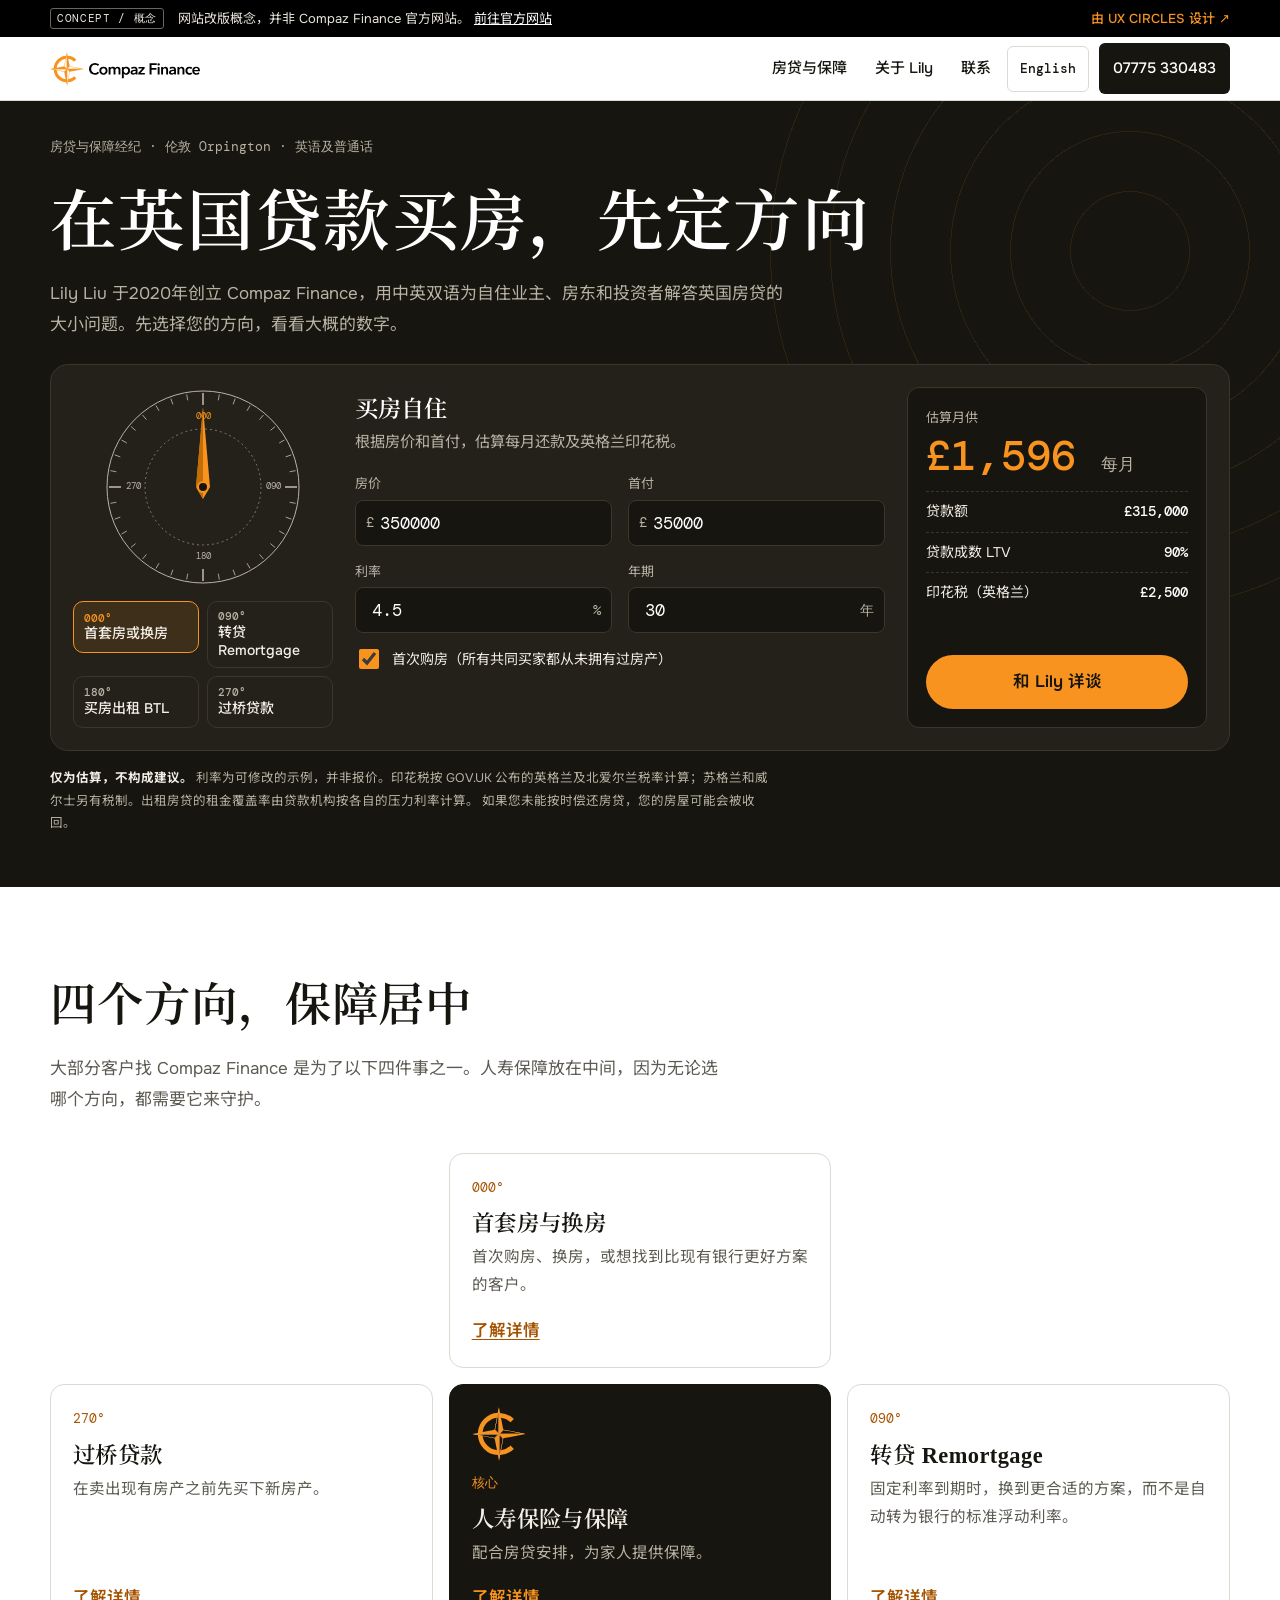
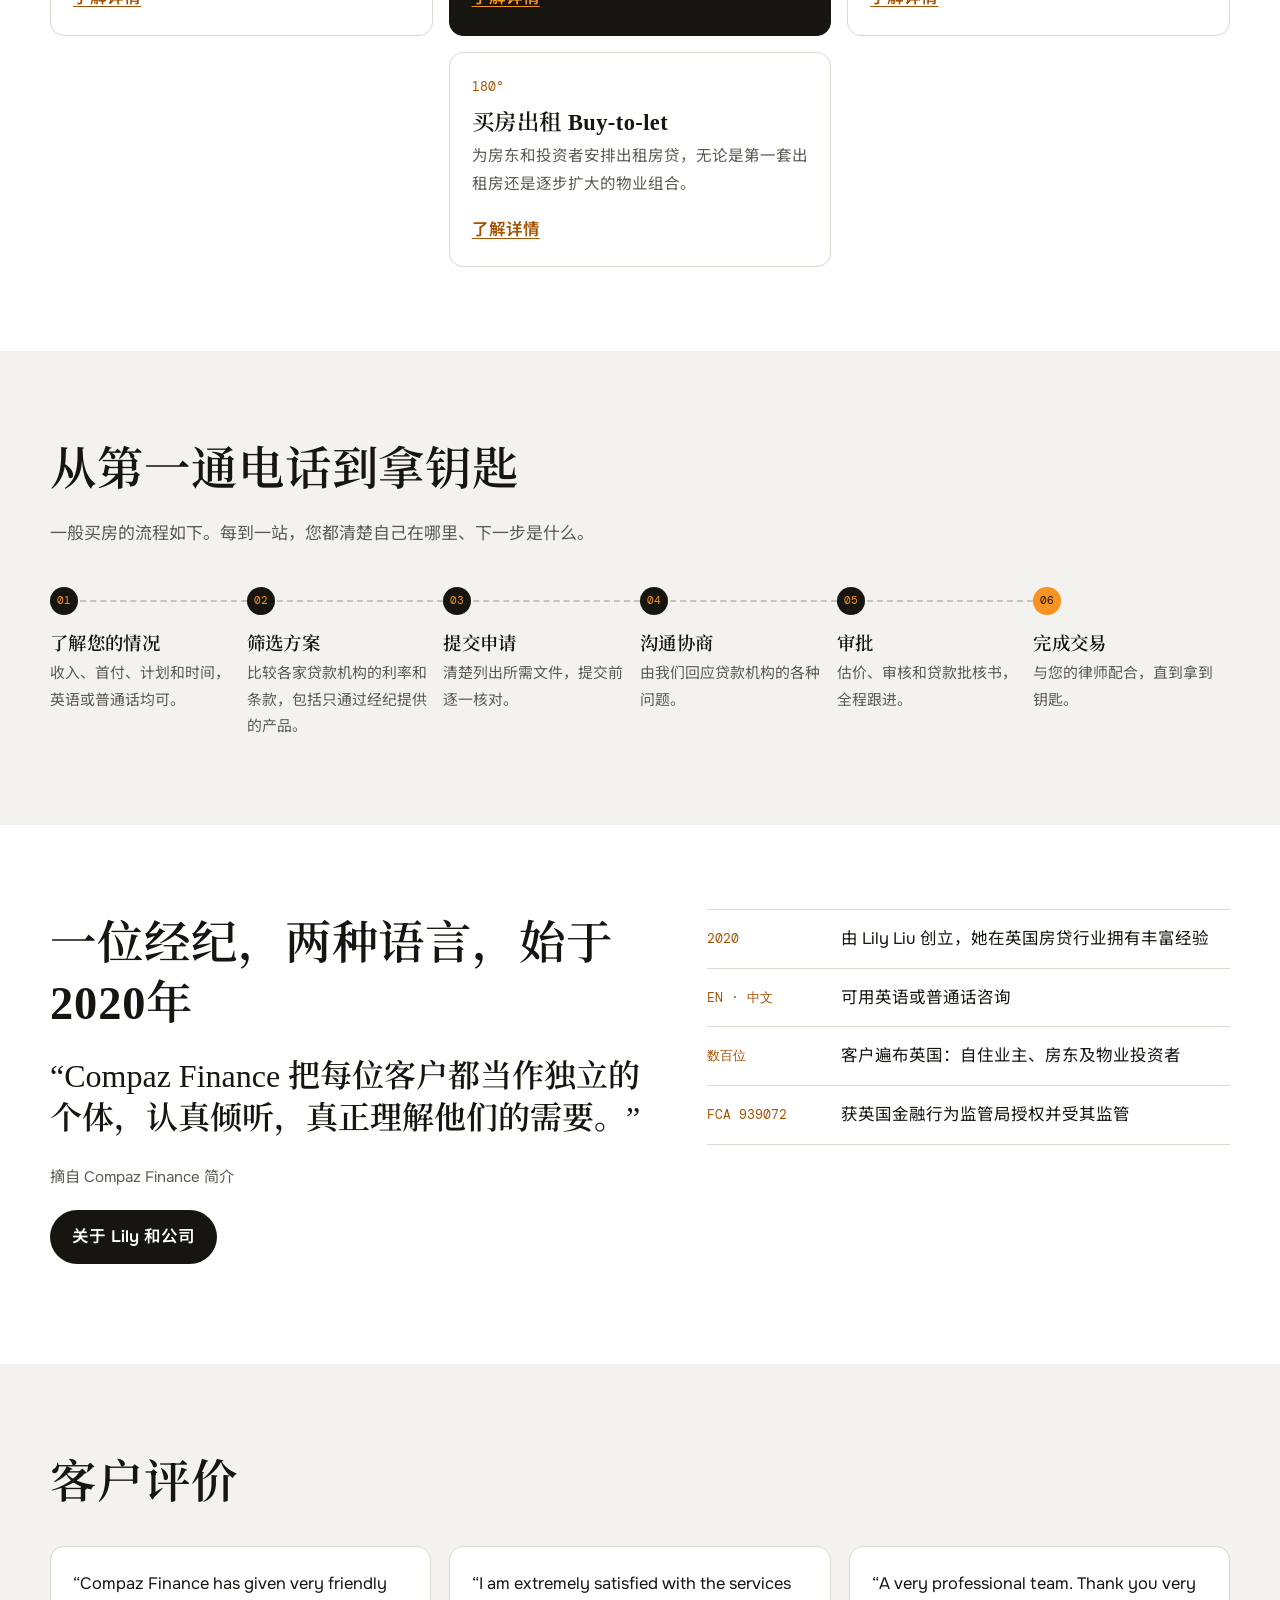
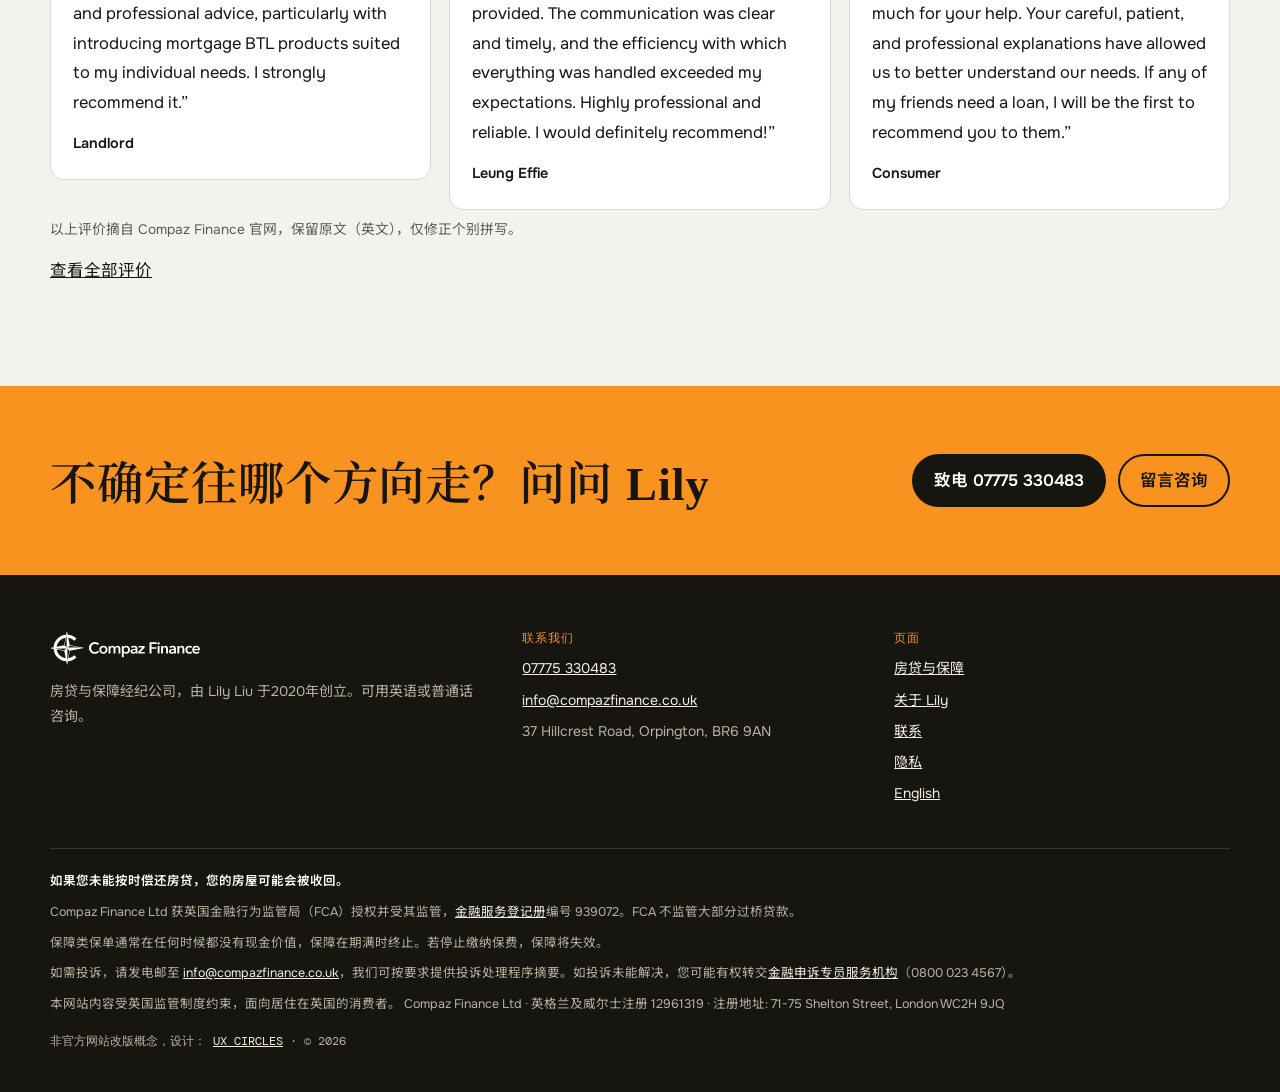
==== sc/index.html @ 0f9b35d8 "Compaz Finance redesign concept (EN + 简体中文) Co-Authored-By: Claude Opus 5.5 <noreply@anthropic.com> " ====
<!doctype html>
<html lang="zh-Hans">
<head>
<meta charset="utf-8">
<meta name="viewport" content="width=device-width,initial-scale=1">
<meta name="robots" content="noindex, nofollow">
<title>Compaz Finance · 中英双语房贷经纪</title>
<meta name="description" content="Lily Liu 提供中英双语的房贷、出租房贷、过桥贷款与保障咨询。">
<link rel="alternate" hreflang="en-GB" href="https://uxcircles.github.io/compazfinance/">
<link rel="alternate" hreflang="zh-Hans" href="https://uxcircles.github.io/compazfinance/sc/">
<link rel="icon" href="../assets/img/compass.svg" type="image/svg+xml">
<link rel="preload" href="../assets/fonts/alegreya.woff2" as="font" type="font/woff2" crossorigin>
<link rel="preload" href="../assets/fonts/dmmono-500.woff2" as="font" type="font/woff2" crossorigin>
<link rel="stylesheet" href="../assets/site.css?v=5">
<meta name="theme-color" content="#17150f">
</head>
<body>
<a class="skip" href="#main">跳到正文</a>
<div class="concept"><div class="wrap">
<span class="tag">Concept / 概念</span>
<span>网站改版概念，并非 Compaz Finance 官方网站。 <a href="https://www.compazfinance.co.uk/">前往官方网站</a></span>
<a class="by" href="https://ux-circles.com/professionals">由 UX CIRCLES 设计 ↗</a>
</div></div>
<header class="site-head"><div class="wrap">
<a class="brand" href="../sc/" aria-label="Compaz Finance, 首页"><img src="../assets/img/logo.svg" alt="Compaz Finance" width="146" height="34"></a>
<button class="menu-btn" aria-expanded="false" aria-controls="nav">菜单</button>
<nav class="nav" id="nav" aria-label="主菜单">
<a href="../sc/services.html">房贷与保障</a>
<a href="../sc/about.html">关于 Lily</a>
<a href="../sc/contact.html">联系</a>
<a class="lang" href="../" lang="en" hreflang="en">English</a>
<a class="btn btn-ink head-call" href="tel:+447775330483">07775 330483</a>
</nav>
</div></header>
<main id="main">

<section class="hero" aria-labelledby="h1">
<div class="wrap">
<p class="hero-meta">房贷与保障经纪 · 伦敦 Orpington · 英语及普通话</p>
<h1 id="h1">在英国贷款买房，先定方向</h1>
<p class="hero-sub">Lily Liu 于2020年创立 Compaz Finance，用中英双语为自住业主、房东和投资者解答英国房贷的大小问题。先选择您的方向，看看大概的数字。</p>
<div class="tool" id="tool">
<div class="tool-nav">
<svg class="dial" viewBox="-100 -100 200 200" aria-hidden="true">
<circle r="96" fill="none" stroke="currentColor" stroke-width="1"/>
<circle r="58" fill="none" stroke="currentColor" stroke-width=".6" stroke-dasharray="2 3"/>
<line x1="0" y1="-82" x2="0" y2="-94" transform="rotate(0)" stroke="currentColor" stroke-width="1.6"/><line x1="0" y1="-88" x2="0" y2="-94" transform="rotate(10)" stroke="currentColor" stroke-width="0.8"/><line x1="0" y1="-88" x2="0" y2="-94" transform="rotate(20)" stroke="currentColor" stroke-width="0.8"/><line x1="0" y1="-88" x2="0" y2="-94" transform="rotate(30)" stroke="currentColor" stroke-width="0.8"/><line x1="0" y1="-88" x2="0" y2="-94" transform="rotate(40)" stroke="currentColor" stroke-width="0.8"/><line x1="0" y1="-88" x2="0" y2="-94" transform="rotate(50)" stroke="currentColor" stroke-width="0.8"/><line x1="0" y1="-88" x2="0" y2="-94" transform="rotate(60)" stroke="currentColor" stroke-width="0.8"/><line x1="0" y1="-88" x2="0" y2="-94" transform="rotate(70)" stroke="currentColor" stroke-width="0.8"/><line x1="0" y1="-88" x2="0" y2="-94" transform="rotate(80)" stroke="currentColor" stroke-width="0.8"/><line x1="0" y1="-82" x2="0" y2="-94" transform="rotate(90)" stroke="currentColor" stroke-width="1.6"/><line x1="0" y1="-88" x2="0" y2="-94" transform="rotate(100)" stroke="currentColor" stroke-width="0.8"/><line x1="0" y1="-88" x2="0" y2="-94" transform="rotate(110)" stroke="currentColor" stroke-width="0.8"/><line x1="0" y1="-88" x2="0" y2="-94" transform="rotate(120)" stroke="currentColor" stroke-width="0.8"/><line x1="0" y1="-88" x2="0" y2="-94" transform="rotate(130)" stroke="currentColor" stroke-width="0.8"/><line x1="0" y1="-88" x2="0" y2="-94" transform="rotate(140)" stroke="currentColor" stroke-width="0.8"/><line x1="0" y1="-88" x2="0" y2="-94" transform="rotate(150)" stroke="currentColor" stroke-width="0.8"/><line x1="0" y1="-88" x2="0" y2="-94" transform="rotate(160)" stroke="currentColor" stroke-width="0.8"/><line x1="0" y1="-88" x2="0" y2="-94" transform="rotate(170)" stroke="currentColor" stroke-width="0.8"/><line x1="0" y1="-82" x2="0" y2="-94" transform="rotate(180)" stroke="currentColor" stroke-width="1.6"/><line x1="0" y1="-88" x2="0" y2="-94" transform="rotate(190)" stroke="currentColor" stroke-width="0.8"/><line x1="0" y1="-88" x2="0" y2="-94" transform="rotate(200)" stroke="currentColor" stroke-width="0.8"/><line x1="0" y1="-88" x2="0" y2="-94" transform="rotate(210)" stroke="currentColor" stroke-width="0.8"/><line x1="0" y1="-88" x2="0" y2="-94" transform="rotate(220)" stroke="currentColor" stroke-width="0.8"/><line x1="0" y1="-88" x2="0" y2="-94" transform="rotate(230)" stroke="currentColor" stroke-width="0.8"/><line x1="0" y1="-88" x2="0" y2="-94" transform="rotate(240)" stroke="currentColor" stroke-width="0.8"/><line x1="0" y1="-88" x2="0" y2="-94" transform="rotate(250)" stroke="currentColor" stroke-width="0.8"/><line x1="0" y1="-88" x2="0" y2="-94" transform="rotate(260)" stroke="currentColor" stroke-width="0.8"/><line x1="0" y1="-82" x2="0" y2="-94" transform="rotate(270)" stroke="currentColor" stroke-width="1.6"/><line x1="0" y1="-88" x2="0" y2="-94" transform="rotate(280)" stroke="currentColor" stroke-width="0.8"/><line x1="0" y1="-88" x2="0" y2="-94" transform="rotate(290)" stroke="currentColor" stroke-width="0.8"/><line x1="0" y1="-88" x2="0" y2="-94" transform="rotate(300)" stroke="currentColor" stroke-width="0.8"/><line x1="0" y1="-88" x2="0" y2="-94" transform="rotate(310)" stroke="currentColor" stroke-width="0.8"/><line x1="0" y1="-88" x2="0" y2="-94" transform="rotate(320)" stroke="currentColor" stroke-width="0.8"/><line x1="0" y1="-88" x2="0" y2="-94" transform="rotate(330)" stroke="currentColor" stroke-width="0.8"/><line x1="0" y1="-88" x2="0" y2="-94" transform="rotate(340)" stroke="currentColor" stroke-width="0.8"/><line x1="0" y1="-88" x2="0" y2="-94" transform="rotate(350)" stroke="currentColor" stroke-width="0.8"/><text data-deg="0" x="0" y="-70" text-anchor="middle" dominant-baseline="middle">000</text><text data-deg="90" x="70" y="0" text-anchor="middle" dominant-baseline="middle">090</text><text data-deg="180" x="0" y="70" text-anchor="middle" dominant-baseline="middle">180</text><text data-deg="270" x="-70" y="0" text-anchor="middle" dominant-baseline="middle">270</text>
<g class="needle" id="needle">
<path d="M0,-80 L7,0 L0,12 L-7,0 Z" fill="#f7931e"/>
<path d="M0,-80 L0,12 L-7,0 Z" fill="#c26e08"/>
</g>
<circle r="5" fill="#17150f" stroke="#f7931e" stroke-width="2"/>
</svg>
<ul class="bearings" aria-label="您的方向"><li><button type="button" data-b="buy" data-deg="0" aria-pressed="true"><span class="deg">000°</span>首套房或换房</button></li><li><button type="button" data-b="remo" data-deg="90" aria-pressed="false"><span class="deg">090°</span>转贷 Remortgage</button></li><li><button type="button" data-b="btl" data-deg="180" aria-pressed="false"><span class="deg">180°</span>买房出租 BTL</button></li><li><button type="button" data-b="bridge" data-deg="270" aria-pressed="false"><span class="deg">270°</span>过桥贷款</button></li></ul>
</div>
<form class="tool-form" onsubmit="return false" novalidate>
<fieldset data-panel="buy">
<legend>买房自住</legend>
<p class="lead">根据房价和首付，估算每月还款及英格兰印花税。</p>
<div class="field"><label for="b-price">房价</label><div class="in"><span>£</span><input id="b-price" type="number" inputmode="decimal" min="0" step="1000" value="350000"></div></div>
<div class="field"><label for="b-dep">首付</label><div class="in"><span>£</span><input id="b-dep" type="number" inputmode="decimal" min="0" step="1000" value="35000"></div></div>
<div class="field"><label for="b-rate">利率</label><div class="in"><input id="b-rate" type="number" inputmode="decimal" min="0" step="0.05" value="4.5"><span>%</span></div></div>
<div class="field"><label for="b-term">年期</label><div class="in"><input id="b-term" type="number" inputmode="decimal" min="0" step="1" value="30" max="40"><span>年</span></div></div>
<label class="check"><input type="checkbox" id="b-ftb" checked> 首次购房（所有共同买家都从未拥有过房产）</label>
</fieldset>
<fieldset data-panel="remo" hidden>
<legend>转贷 Remortgage</legend>
<p class="lead">比较新旧利率下的每月还款（未计入任何费用）。</p>
<div class="field"><label for="r-bal">剩余贷款</label><div class="in"><span>£</span><input id="r-bal" type="number" inputmode="decimal" min="0" step="1000" value="220000"></div></div>
<div class="field"><label for="r-term">剩余年期</label><div class="in"><input id="r-term" type="number" inputmode="decimal" min="0" step="1" value="22" max="40"><span>年</span></div></div>
<div class="field"><label for="r-now">不换新方案时的利率</label><div class="in"><input id="r-now" type="number" inputmode="decimal" min="0" step="0.05" value="7.5"><span>%</span></div></div>
<div class="field"><label for="r-new">新利率</label><div class="in"><input id="r-new" type="number" inputmode="decimal" min="0" step="0.05" value="4.3"><span>%</span></div></div>
</fieldset>
<fieldset data-panel="btl" hidden>
<legend>买房出租</legend>
<p class="lead">只付利息的月供与租金对比，以及含额外房产附加税的印花税。</p>
<div class="field"><label for="l-price">房价</label><div class="in"><span>£</span><input id="l-price" type="number" inputmode="decimal" min="0" step="1000" value="280000"></div></div>
<div class="field"><label for="l-dep">首付</label><div class="in"><span>£</span><input id="l-dep" type="number" inputmode="decimal" min="0" step="1000" value="70000"></div></div>
<div class="field"><label for="l-rate">利率</label><div class="in"><input id="l-rate" type="number" inputmode="decimal" min="0" step="0.05" value="5.2"><span>%</span></div></div>
<div class="field"><label for="l-rent">月租</label><div class="in"><span>£</span><input id="l-rent" type="number" inputmode="decimal" min="0" step="25" value="1450"></div></div>
<label class="check"><input type="checkbox" id="l-nr"> 买家非英国居民（另加2%）</label>
</fieldset>
<fieldset data-panel="bridge" hidden>
<legend>过桥贷款</legend>
<p class="lead">先买后卖：按期累计的利息，加上安排费。</p>
<div class="field"><label for="g-loan">借款金额</label><div class="in"><span>£</span><input id="g-loan" type="number" inputmode="decimal" min="0" step="1000" value="250000"></div></div>
<div class="field"><label for="g-rate">月利率</label><div class="in"><input id="g-rate" type="number" inputmode="decimal" min="0" step="0.01" value="0.85"><span>%/月</span></div></div>
<div class="field"><label for="g-months">借款期</label><div class="in"><input id="g-months" type="number" inputmode="decimal" min="0" step="1" value="9" max="24"><span>个月</span></div></div>
<div class="field"><label for="g-fee">安排费</label><div class="in"><input id="g-fee" type="number" inputmode="decimal" min="0" step="0.1" value="2"><span>%</span></div></div>
</fieldset></form>
<div class="tool-out">
<div data-panel="buy">
<p class="out-label">估算月供</p>
<p class="out-big" aria-live="polite"><span id="buy-big">–</span> <small>每月</small></p>
<ul class="out-rows"><li><span>贷款额</span><b id="buy-o0">–</b></li><li><span>贷款成数 LTV</span><b id="buy-o1">–</b></li><li><span>印花税（英格兰）</span><b id="buy-o2">–</b></li></ul>
</div><div data-panel="remo" hidden>
<p class="out-label">每月可少付</p>
<p class="out-big" aria-live="polite"><span id="remo-big">–</span> <small>每月</small></p>
<ul class="out-rows"><li><span>目前</span><b id="remo-o0">–</b></li><li><span>新利率</span><b id="remo-o1">–</b></li><li><span>一年合计</span><b id="remo-o2">–</b></li></ul>
</div><div data-panel="btl" hidden>
<p class="out-label">只付利息月供</p>
<p class="out-big" aria-live="polite"><span id="btl-big">–</span> <small>每月</small></p>
<ul class="out-rows"><li><span>租金覆盖利息</span><b id="btl-o0">–</b></li><li><span>贷款成数 LTV</span><b id="btl-o1">–</b></li><li><span>印花税（英格兰）</span><b id="btl-o2">–</b></li></ul>
</div><div data-panel="bridge" hidden>
<p class="out-label">总还款成本</p>
<p class="out-big" aria-live="polite"><span id="bridge-big">–</span> <small></small></p>
<ul class="out-rows"><li><span>利息</span><b id="bridge-o0">–</b></li><li><span>安排费</span><b id="bridge-o1">–</b></li><li><span>到期还款</span><b id="bridge-o2">–</b></li></ul>
</div>
<a class="btn btn-orange" id="tool-cta" href="../sc/contact.html">和 Lily 详谈</a>
</div>
</div>
<p class="tool-note"><strong>仅为估算，不构成建议。</strong> 利率为可修改的示例，并非报价。印花税按 GOV.UK 公布的英格兰及北爱尔兰税率计算；苏格兰和威尔士另有税制。出租房贷的租金覆盖率由贷款机构按各自的压力利率计算。 如果您未能按时偿还房贷，您的房屋可能会被收回。</p>
</div>
</section>

<section class="sec" aria-labelledby="h-rose">
<div class="wrap">
<div class="sec-head">
<h2 id="h-rose">四个方向，保障居中</h2>
<p>大部分客户找 Compaz Finance 是为了以下四件事之一。人寿保障放在中间，因为无论选哪个方向，都需要它来守护。</p>
</div>
<div class="rose"><article class="card n"><div class="deg">000°</div><h3>首套房与换房</h3><p>首次购房、换房，或想找到比现有银行更好方案的客户。</p><a href="../sc/services.html#first-home">了解详情</a></article><article class="card e"><div class="deg">090°</div><h3>转贷 Remortgage</h3><p>固定利率到期时，换到更合适的方案，而不是自动转为银行的标准浮动利率。</p><a href="../sc/services.html#remortgage">了解详情</a></article><article class="card s"><div class="deg">180°</div><h3>买房出租 Buy-to-let</h3><p>为房东和投资者安排出租房贷，无论是第一套出租房还是逐步扩大的物业组合。</p><a href="../sc/services.html#buy-to-let">了解详情</a></article><article class="card w"><div class="deg">270°</div><h3>过桥贷款</h3><p>在卖出现有房产之前先买下新房产。</p><a href="../sc/services.html#bridging">了解详情</a></article><article class="card c"><img src="../assets/img/compass.svg" alt="" width="54" height="54"><div class="deg">核心</div><h3>人寿保险与保障</h3><p>配合房贷安排，为家人提供保障。</p><a href="../sc/services.html#protection">了解详情</a></article></div>
</div>
</section>

<section class="sec alt" aria-labelledby="h-route">
<div class="wrap">
<div class="sec-head">
<h2 id="h-route">从第一通电话到拿钥匙</h2>
<p>一般买房的流程如下。每到一站，您都清楚自己在哪里、下一步是什么。</p>
</div>
<ol class="route"><li><h3>了解您的情况</h3><p>收入、首付、计划和时间，英语或普通话均可。</p></li><li><h3>筛选方案</h3><p>比较各家贷款机构的利率和条款，包括只通过经纪提供的产品。</p></li><li><h3>提交申请</h3><p>清楚列出所需文件，提交前逐一核对。</p></li><li><h3>沟通协商</h3><p>由我们回应贷款机构的各种问题。</p></li><li><h3>审批</h3><p>估价、审核和贷款批核书，全程跟进。</p></li><li><h3>完成交易</h3><p>与您的律师配合，直到拿到钥匙。</p></li></ol>
</div>
</section>

<section class="sec" aria-labelledby="h-lily">
<div class="wrap founder">
<div>
<h2 id="h-lily">一位经纪，两种语言，始于2020年</h2>
<blockquote><p>“Compaz Finance 把每位客户都当作独立的个体，认真倾听，真正理解他们的需要。”</p>
<footer>摘自 Compaz Finance 简介</footer></blockquote>
<p style="margin-top:22px"><a class="btn btn-ink" href="../sc/about.html">关于 Lily 和公司</a></p>
</div>
<ul class="facts">
<li><span>2020</span><div>由 Lily Liu 创立，她在英国房贷行业拥有丰富经验</div></li>
<li><span>EN · 中文</span><div>可用英语或普通话咨询</div></li>
<li><span>数百位</span><div>客户遍布英国：自住业主、房东及物业投资者</div></li>
<li><span>FCA 939072</span><div>获英国金融行为监管局授权并受其监管</div></li>
</ul>
</div>
</section>

<section class="sec alt" aria-labelledby="h-rev">
<div class="wrap">
<div class="sec-head"><h2 id="h-rev">客户评价</h2></div>
<div class="reviews"><blockquote class="review" lang="en"><p>“Compaz Finance has given very friendly and professional advice, particularly with introducing mortgage BTL products suited to my individual needs. I strongly recommend it.”</p><footer><b>Landlord</b></footer></blockquote><blockquote class="review" lang="en"><p>“I am extremely satisfied with the services provided. The communication was clear and timely, and the efficiency with which everything was handled exceeded my expectations. Highly professional and reliable. I would definitely recommend!”</p><footer><b>Leung Effie</b></footer></blockquote><blockquote class="review" lang="en"><p>“A very professional team. Thank you very much for your help. Your careful, patient, and professional explanations have allowed us to better understand our needs. If any of my friends need a loan, I will be the first to recommend you to them.”</p><footer><b>Consumer</b></footer></blockquote></div><p class="reviews-src">以上评价摘自 Compaz Finance 官网，保留原文（英文），仅修正个别拼写。</p>
<p><a href="../sc/about.html#reviews">查看全部评价</a></p>
</div>
</section>
<section class="contact-band" aria-labelledby="h-band"><div class="wrap">
<h2 id="h-band">不确定往哪个方向走？问问 Lily</h2>
<div class="acts">
<a class="btn btn-ink" href="tel:+447775330483">致电 07775 330483</a>
<a class="btn btn-line" href="../sc/contact.html">留言咨询</a>
</div></div></section>
</main>
<footer class="foot"><div class="wrap">
<div class="foot-top">
<div>
<img src="../assets/img/logo-white.svg" alt="Compaz Finance" width="146" height="34">
<p>房贷与保障经纪公司，由 Lily Liu 于2020年创立。可用英语或普通话咨询。</p>
</div>
<div>
<h2>联系我们</h2>
<ul>
<li><a href="tel:+447775330483">07775 330483</a></li>
<li><a href="mailto:info@compazfinance.co.uk">info@compazfinance.co.uk</a></li>
<li>37 Hillcrest Road, Orpington, BR6 9AN</li>
</ul>
</div>
<div>
<h2>页面</h2>
<ul>
<li><a href="../sc/services.html">房贷与保障</a></li>
<li><a href="../sc/about.html">关于 Lily</a></li>
<li><a href="../sc/contact.html">联系</a></li>
<li><a href="../sc/privacy.html">隐私</a></li>
<li><a href="../" lang="en">English</a></li>
</ul>
</div>
</div>
<div class="reg">
<p class="repo">如果您未能按时偿还房贷，您的房屋可能会被收回。</p>
<p>Compaz Finance Ltd 获英国金融行为监管局（FCA）授权并受其监管，<a href="https://register.fca.org.uk/">金融服务登记册</a>编号 939072。FCA 不监管大部分过桥贷款。</p>
<p>保障类保单通常在任何时候都没有现金价值，保障在期满时终止。若停止缴纳保费，保障将失效。</p>
<p>如需投诉，请发电邮至 <a href="mailto:info@compazfinance.co.uk">info@compazfinance.co.uk</a>，我们可按要求提供投诉处理程序摘要。如投诉未能解决，您可能有权转交<a href="https://www.financial-ombudsman.org.uk">金融申诉专员服务机构</a>（0800 023 4567）。</p>
<p>本网站内容受英国监管制度约束，面向居住在英国的消费者。
Compaz Finance Ltd · 英格兰及威尔士注册 12961319 · 注册地址: 71-75 Shelton Street, London WC2H 9JQ</p>
<p class="concept-line">非官方网站改版概念，设计： <a href="https://ux-circles.com/professionals">UX CIRCLES</a> · © 2026</p>
</div>
</div></footer>
<nav class="mbar" aria-label="快捷操作">
<a href="tel:+447775330483">致电</a>
<a href="mailto:info@compazfinance.co.uk">电邮</a>
<a class="go" href="../sc/contact.html">咨询 Lily</a>
</nav>
<script src="../assets/app.js?v=5" defer></script>
</body></html>
---- assets/site.css ----
@font-face{font-family:"Alegreya";src:url(fonts/alegreya.woff2) format("woff2");font-weight:400 900;font-display:swap}
@font-face{font-family:"Onest";src:url(fonts/onest.woff2) format("woff2");font-weight:100 900;font-display:swap}
@font-face{font-family:"DM Mono";src:url(fonts/dmmono-400.woff2) format("woff2");font-weight:400;font-display:swap}
@font-face{font-family:"DM Mono";src:url(fonts/dmmono-500.woff2) format("woff2");font-weight:500;font-display:swap}
@font-face{font-family:"Noto Sans SC Sub";src:url(fonts/notosanssc.woff2) format("woff2");font-weight:400 700;font-display:swap}
@font-face{font-family:"Noto Serif SC Sub";src:url(fonts/notoserifsc.woff2) format("woff2");font-weight:600;font-display:swap}

:root{
  --ink:#17150f;--ink-2:#24211a;--ink-3:#3a362c;
  --paper:#ffffff;--chart:#f3f2ee;--line:#dcd9d0;
  --orange:#f7931e;--orange-deep:#a65300;--orange-wash:#fff3e3;
  --muted:#5d5a52;--on-ink:#f3efe6;--on-ink-muted:#b9b3a5;
  --serif:"Alegreya","Noto Serif SC Sub",Georgia,serif;
  --sans:"Onest","Noto Sans SC Sub",system-ui,sans-serif;
  --mono:"DM Mono",ui-monospace,monospace;
  --head:64px;--wrap:1180px;
}
*{box-sizing:border-box}
html{overflow-x:clip;-webkit-text-size-adjust:100%;scroll-padding-top:calc(var(--head) + 12px)}
body{margin:0;overflow-x:clip;font-family:var(--sans);font-size:17px;line-height:1.6;color:var(--ink);background:var(--paper)}
:lang(zh-Hans) body,body:lang(zh-Hans){font-size:16.5px;line-height:1.8}
img,svg{max-width:100%;display:block}
a{color:inherit}
h1,h2,h3{font-family:var(--serif);font-weight:600;line-height:1.08;letter-spacing:-.01em;margin:0 0 .5em}
:lang(zh-Hans) h1,:lang(zh-Hans) h2,:lang(zh-Hans) h3{letter-spacing:.02em;line-height:1.3}
h2{font-size:clamp(1.9rem,4vw,2.9rem)}
h3{font-size:1.4rem}
p{margin:0 0 1em}
.wrap{width:min(var(--wrap),100% - 32px);margin-inline:auto}
.mono{font-family:var(--mono)}
.skip{position:absolute;left:-999px;top:0;background:var(--orange);color:var(--ink);padding:10px 14px;z-index:100}
.skip:focus{left:8px;top:8px}
:focus-visible{outline:3px solid var(--orange);outline-offset:3px}
.small{font-size:.86rem;color:var(--muted)}

/* concept bar */
.concept{background:#000;color:#e9e5dc;font-size:13px;line-height:1.4}
.concept .wrap{display:flex;gap:10px 14px;align-items:center;flex-wrap:wrap;padding:8px 0}
.concept .tag{font-family:var(--mono);font-size:11px;letter-spacing:.06em;text-transform:uppercase;border:1px solid #6b665a;padding:2px 6px;border-radius:3px}
.concept a{color:#fff}
.concept .by{margin-left:auto;color:var(--orange);text-decoration:none;font-weight:500}

/* header */
.site-head{position:sticky;top:0;z-index:50;background:rgba(255,255,255,.97);border-bottom:1px solid var(--line);height:var(--head)}
.site-head .wrap{display:flex;align-items:center;height:100%;gap:20px}
.brand{display:flex;align-items:center;flex:none}
.brand img{height:34px;width:auto}
.nav{display:flex;gap:4px;margin-left:auto;align-items:center}
.nav a{text-decoration:none;padding:10px 12px;border-radius:6px;font-weight:500;font-size:15px}
.nav a:hover{background:var(--chart)}
.nav a[aria-current=page]{color:var(--orange-deep)}
.nav .lang{font-family:var(--mono);font-size:13px;border:1px solid var(--line)}
.btn{display:inline-flex;align-items:center;justify-content:center;gap:8px;min-height:46px;padding:10px 20px;border-radius:999px;font-weight:600;text-decoration:none;border:2px solid transparent;cursor:pointer;font:inherit;font-weight:600}
.btn-orange{background:var(--orange);color:var(--ink)}
.btn-orange:hover{background:#ffa53e}
.btn-ink{background:var(--ink);color:#fff}
.btn-line{border-color:currentColor;background:transparent}
.head-call{margin-left:6px;padding:8px 16px;min-height:42px;font-size:15px}
.menu-btn{display:none;margin-left:auto;background:none;border:1px solid var(--line);border-radius:8px;min-width:46px;min-height:44px;font:inherit;font-size:14px;cursor:pointer}
@media (max-width:860px){
  .menu-btn{display:block}
  .head-call{display:none}
  .nav{position:fixed;inset:var(--head) 0 auto 0;background:#fff;flex-direction:column;align-items:stretch;padding:12px 16px 24px;border-bottom:1px solid var(--line);display:none;margin:0}
  .nav.open{display:flex}
  .nav a{padding:14px 8px;font-size:18px;border-bottom:1px solid var(--chart);border-radius:0}
  .nav .lang{border:0;border-bottom:1px solid var(--chart)}
}

/* hero */
.hero{background:var(--ink);color:var(--on-ink);position:relative;overflow:hidden;padding:34px 0 52px}
.hero::before{content:"";position:absolute;right:-260px;top:-260px;width:820px;height:820px;border-radius:50%;
  background:repeating-radial-gradient(circle,transparent 0 59px,rgba(247,147,30,.10) 59px 60px);pointer-events:none}
.hero .wrap{position:relative}
.hero-meta{font-family:var(--mono);font-size:13px;color:var(--on-ink-muted);margin:0 0 14px}
.hero h1{font-size:clamp(2.2rem,5.2vw,4.4rem);max-width:21ch;margin-bottom:.3em;color:#fff}
:lang(zh-Hans) .hero h1{max-width:none}
.hero-sub{max-width:68ch;color:var(--on-ink-muted);font-size:1.06rem;margin-bottom:24px}

/* compass tool */
.tool{background:var(--ink-2);border:1px solid var(--ink-3);border-radius:18px;padding:22px;display:grid;gap:22px;
  grid-template-columns:minmax(220px,260px) minmax(0,1fr) minmax(250px,300px);grid-template-areas:"nav form out"}
.tool-nav{grid-area:nav}
.tool-form{grid-area:form}
.tool-out{grid-area:out}
.dial{width:100%;max-width:200px;margin:0 auto 14px;color:var(--on-ink-muted)}
.dial .needle{transform-origin:0 0;transition:transform .7s cubic-bezier(.3,1.4,.5,1)}
.dial text{font-family:var(--mono);font-size:9px;fill:var(--on-ink-muted)}
.dial text.on{fill:var(--orange)}
.bearings{display:grid;grid-template-columns:1fr 1fr;gap:8px;list-style:none;margin:0;padding:0}
.bearings button{width:100%;min-height:52px;text-align:left;background:transparent;color:var(--on-ink);border:1px solid var(--ink-3);border-radius:10px;padding:8px 10px;cursor:pointer;font:inherit;font-size:14px;line-height:1.25;font-weight:500}
.bearings button .deg{display:block;font-family:var(--mono);font-size:11px;color:var(--on-ink-muted)}
.bearings button[aria-pressed=true]{border-color:var(--orange);background:rgba(247,147,30,.12)}
.bearings button[aria-pressed=true] .deg{color:var(--orange)}
.bearings button:hover{border-color:#6d6656}
.tool-form fieldset{border:0;margin:0;padding:0;display:grid;grid-template-columns:1fr 1fr;gap:14px 16px;align-content:start}
.tool-form legend{font-family:var(--serif);font-size:1.45rem;color:#fff;margin-bottom:6px;padding:0;grid-column:1/-1}
.tool-form .lead{grid-column:1/-1;color:var(--on-ink-muted);font-size:.95rem;margin:-6px 0 2px}
.field label{display:block;font-size:13px;color:var(--on-ink-muted);margin-bottom:4px}
.field .in{display:flex;align-items:center;background:var(--ink);border:1px solid var(--ink-3);border-radius:8px;padding:0 10px}
.field .in:focus-within{border-color:var(--orange)}
.field .in span{font-family:var(--mono);color:var(--on-ink-muted);font-size:14px}
.field input{width:100%;min-width:0;background:transparent;border:0;color:#fff;font-family:var(--mono);font-size:17px;padding:11px 6px;min-height:44px}
.field input:focus{outline:none}
.check{grid-column:1/-1;display:flex;gap:10px;align-items:flex-start;font-size:14px;color:var(--on-ink);cursor:pointer}
.check input{width:20px;height:20px;accent-color:var(--orange);margin-top:2px;flex:none}
.tool-out{background:var(--ink);border-radius:12px;padding:18px;border:1px solid var(--ink-3);display:flex;flex-direction:column}
.out-label{font-size:13px;color:var(--on-ink-muted);margin:0}
.out-big{font-family:var(--mono);font-size:clamp(2rem,4vw,2.6rem);color:var(--orange);line-height:1.1;margin:4px 0 12px;font-weight:500}
.out-big small{font-size:.42em;color:var(--on-ink-muted)}
.out-rows{margin:0 0 14px;padding:0;list-style:none;font-size:14px}
.out-rows li{display:flex;justify-content:space-between;gap:10px;padding:7px 0;border-top:1px dashed var(--ink-3)}
.out-rows b{font-family:var(--mono);font-weight:500;color:#fff;text-align:right}
.tool-out .btn{margin-top:auto}
.tool-note{font-size:12.5px;color:var(--on-ink-muted);margin:16px 0 0;max-width:90ch}
.tool-note strong{color:var(--on-ink)}
[hidden]{display:none!important}
@media (max-width:1020px){
  .tool{grid-template-columns:minmax(0,1fr) minmax(0,1fr);grid-template-areas:"nav out" "form form"}
}
@media (max-width:640px){
  .hero{padding:20px 0 36px}
  .hero-meta{font-size:12px;margin-bottom:10px}
  .hero-sub{display:none}
  .hero h1{font-size:2.1rem}
  .tool{padding:14px;gap:16px;grid-template-columns:1fr;grid-template-areas:"nav" "out" "form";border-radius:14px}
  .tool-nav{display:grid;grid-template-columns:104px 1fr;gap:12px;align-items:center}
  .dial{margin:0;max-width:104px}
  .dial text{display:none}
  .bearings{grid-template-columns:1fr 1fr;gap:6px}
  .bearings button{min-height:48px;padding:6px 8px;font-size:13px}
  .tool-form fieldset{gap:12px}
  .out-big{margin-bottom:8px}
}
@media (max-width:360px){
  .tool-nav{grid-template-columns:1fr}
  .dial{display:none}
  .tool-form fieldset{grid-template-columns:1fr}
}

/* sections */
.sec{padding:84px 0}
.sec.alt{background:var(--chart)}
.sec-head{max-width:62ch;margin-bottom:38px}
.sec-head p{color:var(--muted);font-size:1.06rem}
.bearing-mark{font-family:var(--mono);font-size:13px;color:var(--orange-deep);display:block;margin-bottom:10px}
@media (max-width:640px){.sec{padding:56px 0}}

/* compass rose of services */
.rose{display:grid;grid-template-columns:repeat(3,1fr);grid-template-areas:". n ." "w c e" ". s .";gap:16px}
.rose .card{background:#fff;border:1px solid var(--line);border-radius:14px;padding:22px;display:flex;flex-direction:column}
.rose .card h3{margin-bottom:.35em}
.rose .card p{color:var(--muted);font-size:.97rem}
.rose .card a{margin-top:auto;font-weight:600;color:var(--orange-deep);text-underline-offset:3px}
.rose .card .deg{font-family:var(--mono);font-size:13px;color:var(--orange-deep);margin-bottom:8px}
.rose .n{grid-area:n}.rose .e{grid-area:e}.rose .s{grid-area:s}.rose .w{grid-area:w}
.rose .c{grid-area:c;background:var(--ink);color:var(--on-ink);border-color:var(--ink);align-items:flex-start}
.rose .c p{color:var(--on-ink-muted)}
.rose .c .deg{color:var(--orange)}
.rose .c a{color:var(--orange)}
.rose .c img{width:54px;height:54px;margin-bottom:10px}
@media (max-width:860px){.rose{grid-template-columns:1fr 1fr;grid-template-areas:"n e" "s w" "c c"}}
@media (max-width:560px){.rose{grid-template-columns:1fr;grid-template-areas:"n" "e" "s" "w" "c"}}

/* route */
.route{list-style:none;margin:0;padding:0;display:grid;grid-template-columns:repeat(6,1fr);gap:0;counter-reset:wp}
.route li{position:relative;padding:44px 16px 0 0}
.route li::before{content:"";position:absolute;top:13px;left:0;right:0;border-top:2px dashed #c9c4b8}
.route li:last-child::before{right:auto;width:16px}
.route li::after{counter-increment:wp;content:counter(wp,decimal-leading-zero);position:absolute;top:0;left:0;width:28px;height:28px;border-radius:50%;background:var(--ink);color:var(--orange);font-family:var(--mono);font-size:11px;display:grid;place-items:center}
.route li:last-child::after{background:var(--orange);color:var(--ink)}
.route h3{font-size:1.15rem;margin-bottom:.3em}
.route p{font-size:.93rem;color:var(--muted);margin:0}
@media (max-width:900px){
  .route{grid-template-columns:1fr}
  .route li{padding:0 0 26px 46px}
  .route li::before{top:28px;bottom:0;left:13px;right:auto;border-top:0;border-left:2px dashed #c9c4b8}
  .route li:last-child::before{display:none}
}

/* founder */
.founder{display:grid;grid-template-columns:minmax(0,1.15fr) minmax(0,1fr);gap:56px;align-items:start}
.founder blockquote{margin:0;font-family:var(--serif);font-size:clamp(1.45rem,2.6vw,2rem);line-height:1.3}
.founder blockquote footer{font-family:var(--sans);font-size:.95rem;color:var(--muted);margin-top:14px}
.facts{list-style:none;margin:0;padding:0;border-top:1px solid var(--line)}
.facts li{display:grid;grid-template-columns:120px 1fr;gap:14px;padding:14px 0;border-bottom:1px solid var(--line)}
.facts span{font-family:var(--mono);font-size:13px;color:var(--orange-deep);padding-top:3px}
@media (max-width:820px){.founder{grid-template-columns:1fr;gap:32px}.facts li{grid-template-columns:96px 1fr}}

/* reviews */
.reviews{columns:3 300px;column-gap:18px}
.review{break-inside:avoid;background:#fff;border:1px solid var(--line);border-radius:14px;padding:22px;margin:0 0 18px}
.review p{margin-bottom:.8em}
.review footer{font-size:.9rem;color:var(--muted)}
.review footer b{color:var(--ink);font-weight:600}
.reviews-src{font-size:.86rem;color:var(--muted)}

/* contact */
.contact-band{background:var(--orange);color:var(--ink);padding:64px 0}
.contact-band .wrap{display:flex;gap:28px;align-items:center;justify-content:space-between;flex-wrap:wrap}
.contact-band h2{margin:0;max-width:20ch}
.contact-band .acts{display:flex;gap:12px;flex-wrap:wrap}
.contact-band .btn-line{border-color:var(--ink)}

.page-head{background:var(--ink);color:#fff;padding:52px 0 46px}
.page-head h1{font-size:clamp(2.2rem,5vw,3.8rem);margin:0 0 .3em}
.page-head p{color:var(--on-ink-muted);max-width:60ch;margin:0;font-size:1.06rem}
.page-head .bearing-mark{color:var(--orange)}

.svc{display:grid;grid-template-columns:240px minmax(0,1fr);gap:40px;padding:56px 0;border-top:1px solid var(--line)}
.svc:first-child{border-top:0}
.svc .side .deg{font-family:var(--mono);font-size:2.4rem;color:var(--orange-deep);line-height:1}
.svc .side p{font-size:.92rem;color:var(--muted);margin-top:10px}
.svc h2{font-size:clamp(1.7rem,3vw,2.3rem)}
.svc .body{max-width:68ch}
.ticks{list-style:none;padding:0;margin:20px 0;display:grid;grid-template-columns:1fr 1fr;gap:6px 20px}
.ticks li{padding-left:22px;position:relative}
.ticks li::before{content:"";position:absolute;left:2px;top:.62em;width:9px;height:9px;transform:rotate(45deg);background:var(--orange)}
.svc .benefits{display:grid;grid-template-columns:1fr 1fr;gap:16px;margin-top:22px}
.svc .benefits div{background:var(--chart);border-radius:12px;padding:18px}
.svc .benefits h3{font-size:1.12rem;margin-bottom:.3em}
.svc .benefits p{font-size:.94rem;color:var(--muted);margin:0}
.svc .warn{border-left:3px solid var(--orange);padding:10px 14px;background:var(--orange-wash);font-size:.92rem;margin-top:20px}
@media (max-width:820px){.svc{grid-template-columns:1fr;gap:12px}.ticks,.svc .benefits{grid-template-columns:1fr}}

/* contact page */
.contact-grid{display:grid;grid-template-columns:minmax(0,1.2fr) minmax(0,1fr);gap:56px}
.form{display:grid;grid-template-columns:1fr 1fr;gap:16px}
.form .full{grid-column:1/-1}
.form label{display:block;font-weight:500;font-size:14px;margin-bottom:5px}
.form input,.form select,.form textarea{width:100%;font:inherit;font-size:16px;padding:12px 14px;border:1px solid #b9b5aa;border-radius:8px;background:#fff;color:var(--ink);min-height:48px}
.form textarea{min-height:140px;resize:vertical}
.form input:focus,.form select:focus,.form textarea:focus{outline:3px solid var(--orange);outline-offset:0;border-color:var(--ink)}
.form .err{color:#a3220f;font-size:13px;margin-top:4px;display:none}
.form .bad .err{display:block}
.form .bad input,.form .bad select{border-color:#a3220f}
.form .consent{display:flex;gap:10px;align-items:flex-start;font-size:14.5px}
.form .consent input{width:22px;height:22px;min-height:0;flex:none;margin-top:2px;accent-color:var(--ink)}
.ways{list-style:none;margin:0;padding:0}
.ways li{padding:18px 0;border-bottom:1px solid var(--line)}
.ways .k{font-family:var(--mono);font-size:12px;color:var(--orange-deep);display:block}
.ways a{font-size:1.25rem;font-weight:600;text-decoration:none}
.ways a:hover{text-decoration:underline}
@media (max-width:820px){.contact-grid,.form{grid-template-columns:1fr;gap:28px}.form{gap:16px}}

.prose{max-width:70ch}
.prose h2{font-size:1.6rem;margin-top:1.6em}

/* footer */
.foot{background:var(--ink);color:var(--on-ink-muted);padding:56px 0 30px;font-size:14px}
.foot a{color:var(--on-ink)}
.foot-top{display:grid;grid-template-columns:1.3fr 1fr 1fr;gap:36px;margin-bottom:36px}
.foot-top img{height:34px;width:auto;margin-bottom:14px}
.foot h2{font-family:var(--mono);font-size:12px;letter-spacing:.06em;text-transform:uppercase;color:var(--orange);margin-bottom:10px;font-weight:500}
.foot ul{list-style:none;padding:0;margin:0}
.foot li{margin-bottom:6px}
.reg{border-top:1px solid var(--ink-3);padding-top:22px;font-size:12.5px;line-height:1.65}
.reg p{margin-bottom:.8em}
.reg .repo{color:#fff;font-weight:600}
.concept-line{margin-top:18px;font-family:var(--mono);font-size:12px}
@media (max-width:820px){.foot-top{grid-template-columns:1fr}}

/* mobile action bar */
.mbar{display:none}
@media (max-width:860px){
  body{padding-bottom:72px}
  .mbar{display:grid;grid-template-columns:1fr 1fr 1.2fr;gap:8px;position:fixed;left:0;right:0;bottom:0;z-index:60;background:#fff;border-top:1px solid var(--line);padding:8px 10px calc(8px + env(safe-area-inset-bottom))}
  .mbar a{display:flex;align-items:center;justify-content:center;min-height:48px;border-radius:10px;font-weight:600;text-decoration:none;font-size:15px;border:1px solid var(--line)}
  .mbar a.go{background:var(--orange);border-color:var(--orange)}
  body.menu-open .mbar{display:none}
}

/* 404 */
.lost{min-height:60vh;display:grid;place-items:center;text-align:center;padding:60px 0}
.lost img{width:120px;margin:0 auto 20px;animation:spin 6s linear infinite}
@keyframes spin{to{transform:rotate(360deg)}}

@media (prefers-reduced-motion:reduce){
  *{transition:none!important;animation:none!important}
}
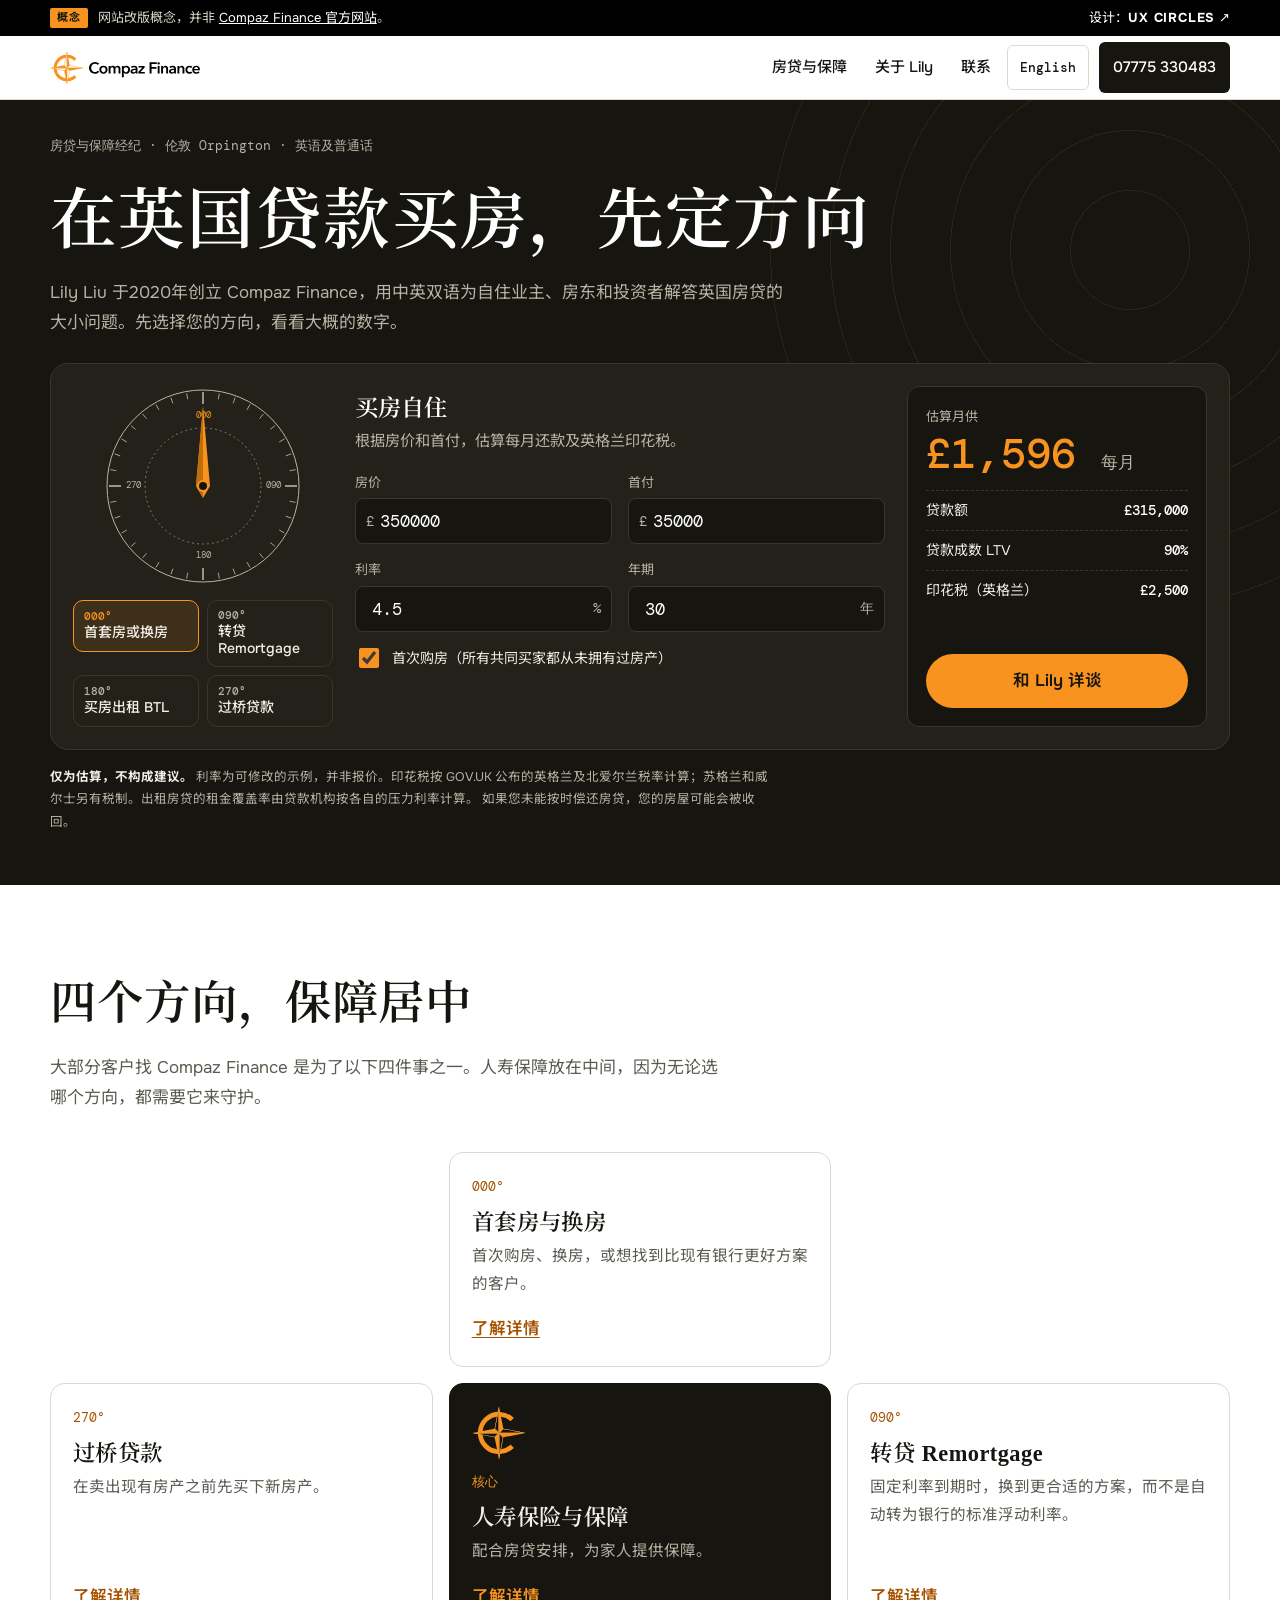
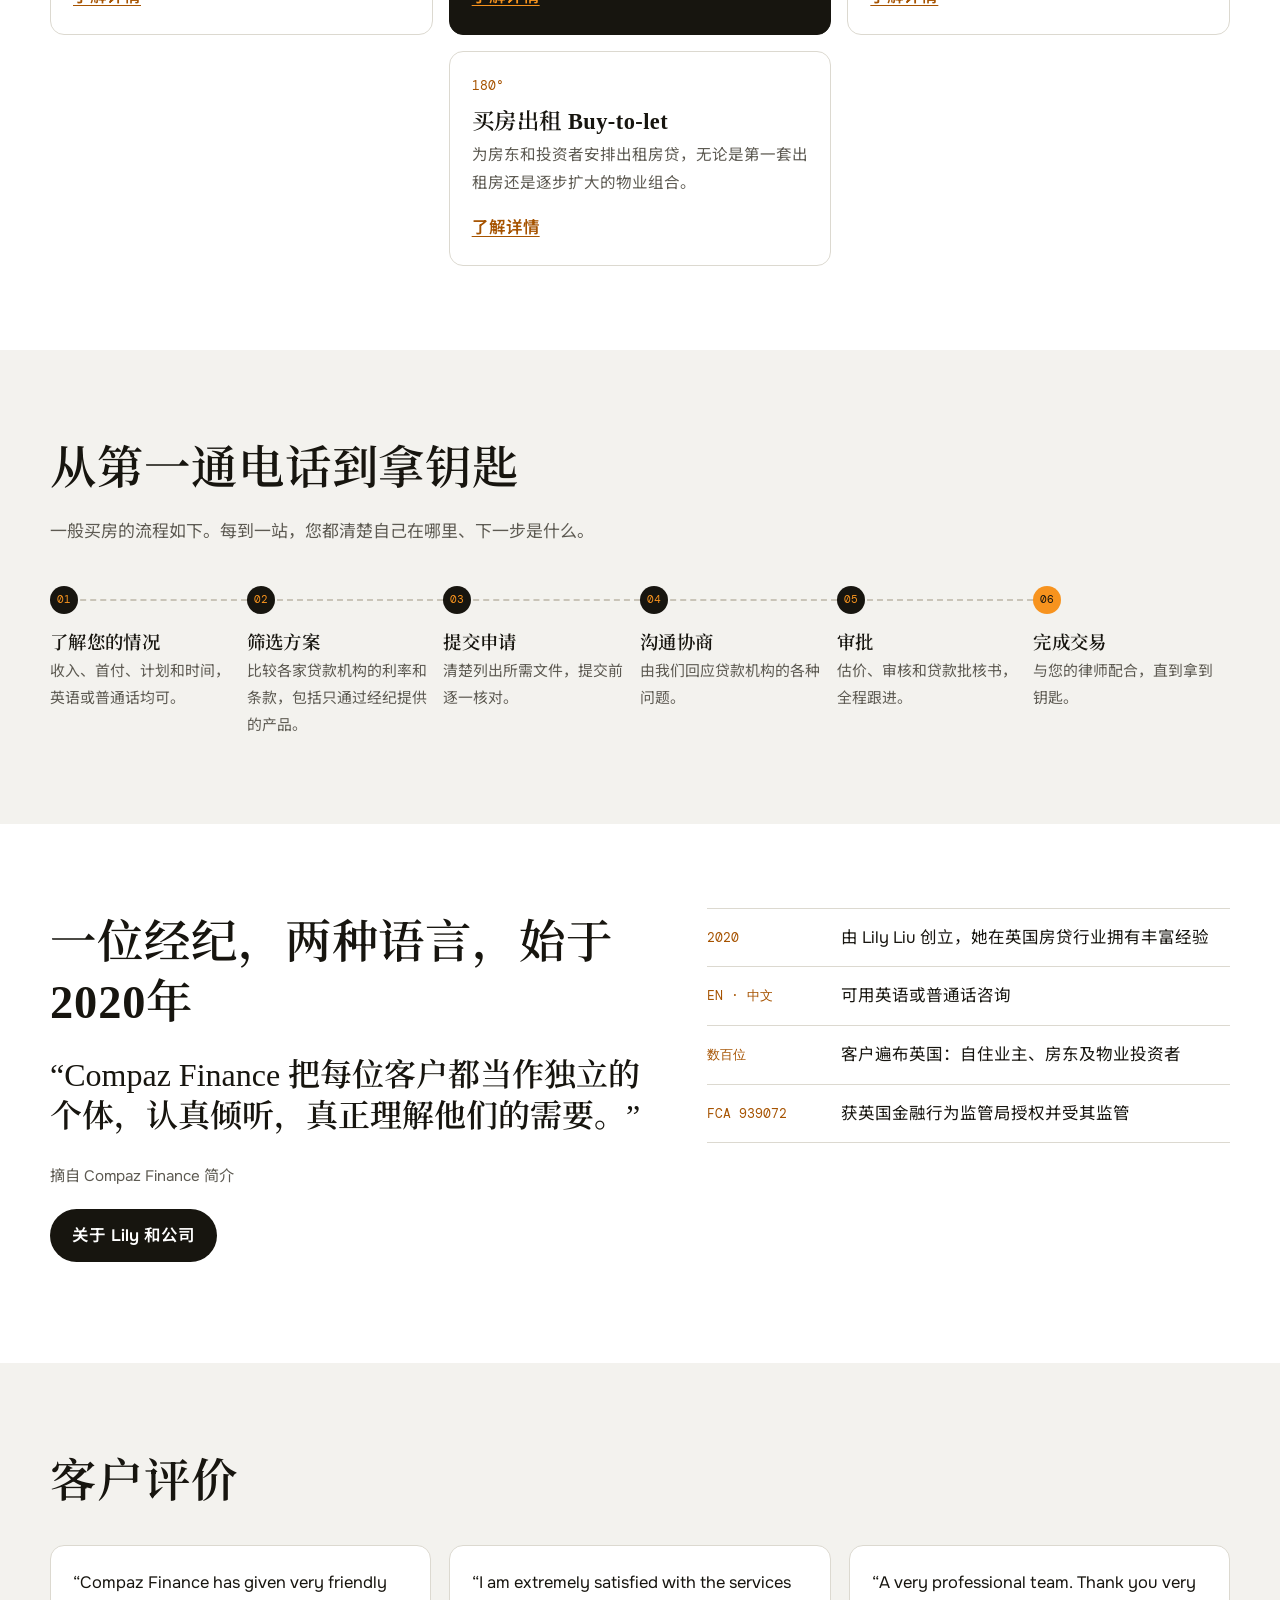
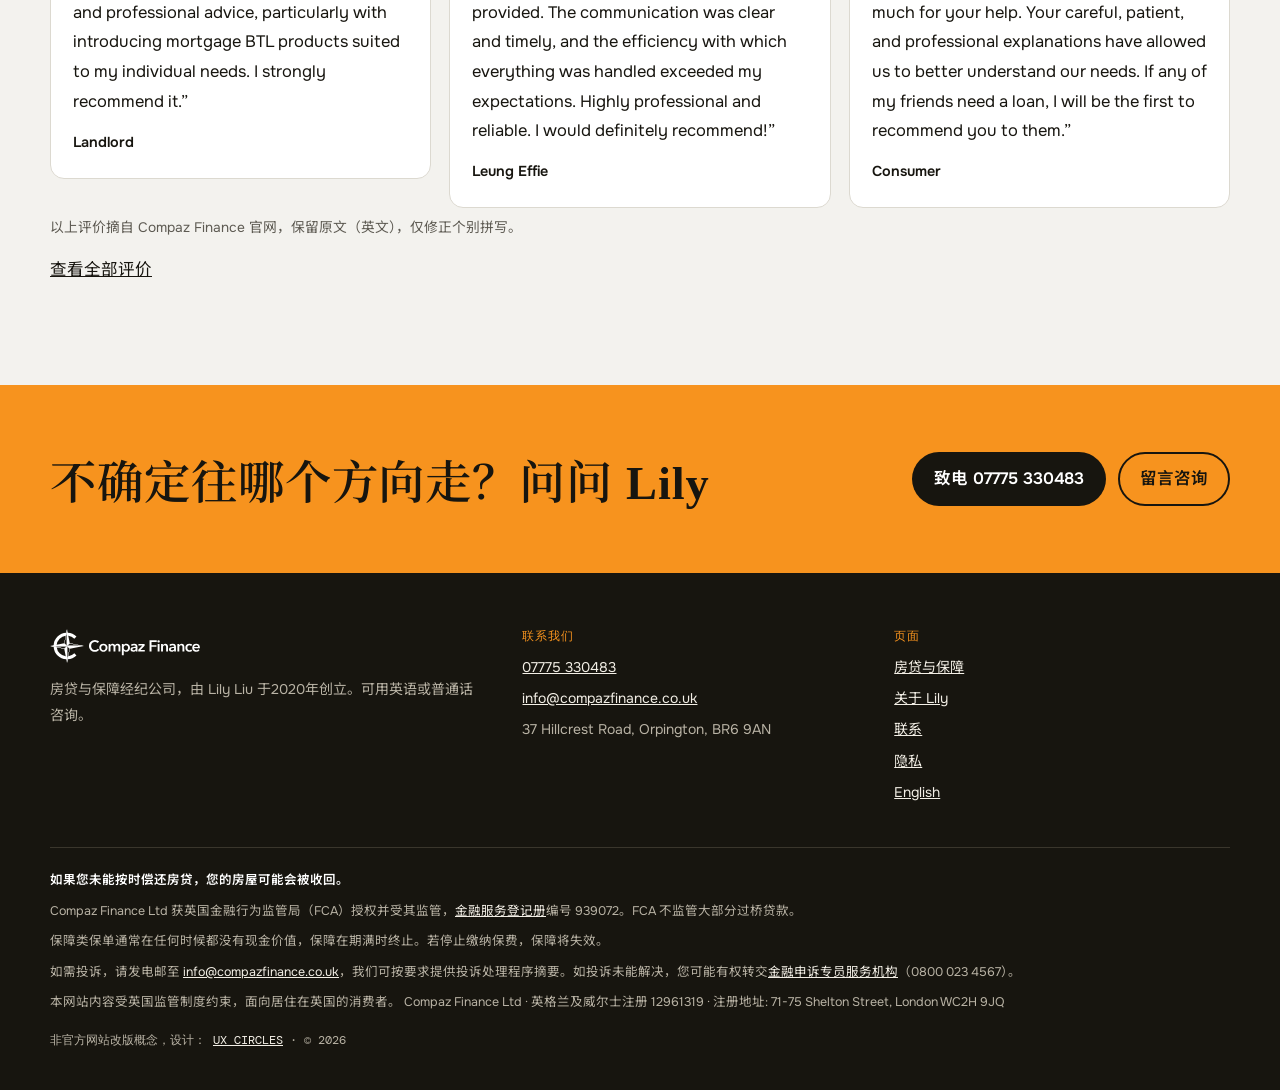
==== commit 423ce41f: "Concept bar: single line on phones, matching the other UX CIRCLES concepts Co-Authored-By: Claude Op" ====
--- a/sc/index.html
+++ b/sc/index.html
@@ -11,15 +11,14 @@
 <link rel="icon" href="../assets/img/compass.svg" type="image/svg+xml">
 <link rel="preload" href="../assets/fonts/alegreya.woff2" as="font" type="font/woff2" crossorigin>
 <link rel="preload" href="../assets/fonts/dmmono-500.woff2" as="font" type="font/woff2" crossorigin>
-<link rel="stylesheet" href="../assets/site.css?v=5">
+<link rel="stylesheet" href="../assets/site.css?v=6">
 <meta name="theme-color" content="#17150f">
 </head>
 <body>
 <a class="skip" href="#main">跳到正文</a>
-<div class="concept"><div class="wrap">
-<span class="tag">Concept / 概念</span>
-<span>网站改版概念，并非 Compaz Finance 官方网站。 <a href="https://www.compazfinance.co.uk/">前往官方网站</a></span>
-<a class="by" href="https://ux-circles.com/professionals">由 UX CIRCLES 设计 ↗</a>
+<div class="concept" role="note"><div class="wrap">
+<p><span class="tag">概念</span><span class="concept-long">网站改版概念，并非 <a href="https://www.compazfinance.co.uk/">Compaz Finance 官方网站</a>。</span></p>
+<a class="by" href="https://ux-circles.com/professionals"><span class="concept-by">设计：</span><strong>UX CIRCLES</strong> ↗</a>
 </div></div>
 <header class="site-head"><div class="wrap">
 <a class="brand" href="../sc/" aria-label="Compaz Finance, 首页"><img src="../assets/img/logo.svg" alt="Compaz Finance" width="146" height="34"></a>
@@ -204,5 +203,5 @@
 <a href="mailto:info@compazfinance.co.uk">电邮</a>
 <a class="go" href="../sc/contact.html">咨询 Lily</a>
 </nav>
-<script src="../assets/app.js?v=5" defer></script>
+<script src="../assets/app.js?v=6" defer></script>
 </body></html>
--- a/assets/site.css
+++ b/assets/site.css
@@ -34,11 +34,15 @@
 .small{font-size:.86rem;color:var(--muted)}
 
 /* concept bar */
-.concept{background:#000;color:#e9e5dc;font-size:13px;line-height:1.4}
-.concept .wrap{display:flex;gap:10px 14px;align-items:center;flex-wrap:wrap;padding:8px 0}
-.concept .tag{font-family:var(--mono);font-size:11px;letter-spacing:.06em;text-transform:uppercase;border:1px solid #6b665a;padding:2px 6px;border-radius:3px}
+.concept{background:#000;color:#d9d4c8;font-size:13px;line-height:1.4}
+.concept .wrap{display:flex;justify-content:space-between;align-items:center;gap:16px;min-height:36px;padding:6px 0}
+.concept p{margin:0;display:flex;gap:10px;align-items:center;min-width:0}
+.concept .tag{flex:none;background:var(--orange);color:var(--ink);font-weight:700;font-size:11px;letter-spacing:.08em;text-transform:uppercase;padding:2px 7px;border-radius:2px}
 .concept a{color:#fff}
-.concept .by{margin-left:auto;color:var(--orange);text-decoration:none;font-weight:500}
+.concept .by{flex:none;white-space:nowrap;text-decoration:none}
+.concept .by strong{letter-spacing:.06em}
+.concept .by:hover{color:var(--orange)}
+@media (max-width:640px){.concept-long,.concept-by{display:none}}
 
 /* header */
 .site-head{position:sticky;top:0;z-index:50;background:rgba(255,255,255,.97);border-bottom:1px solid var(--line);height:var(--head)}
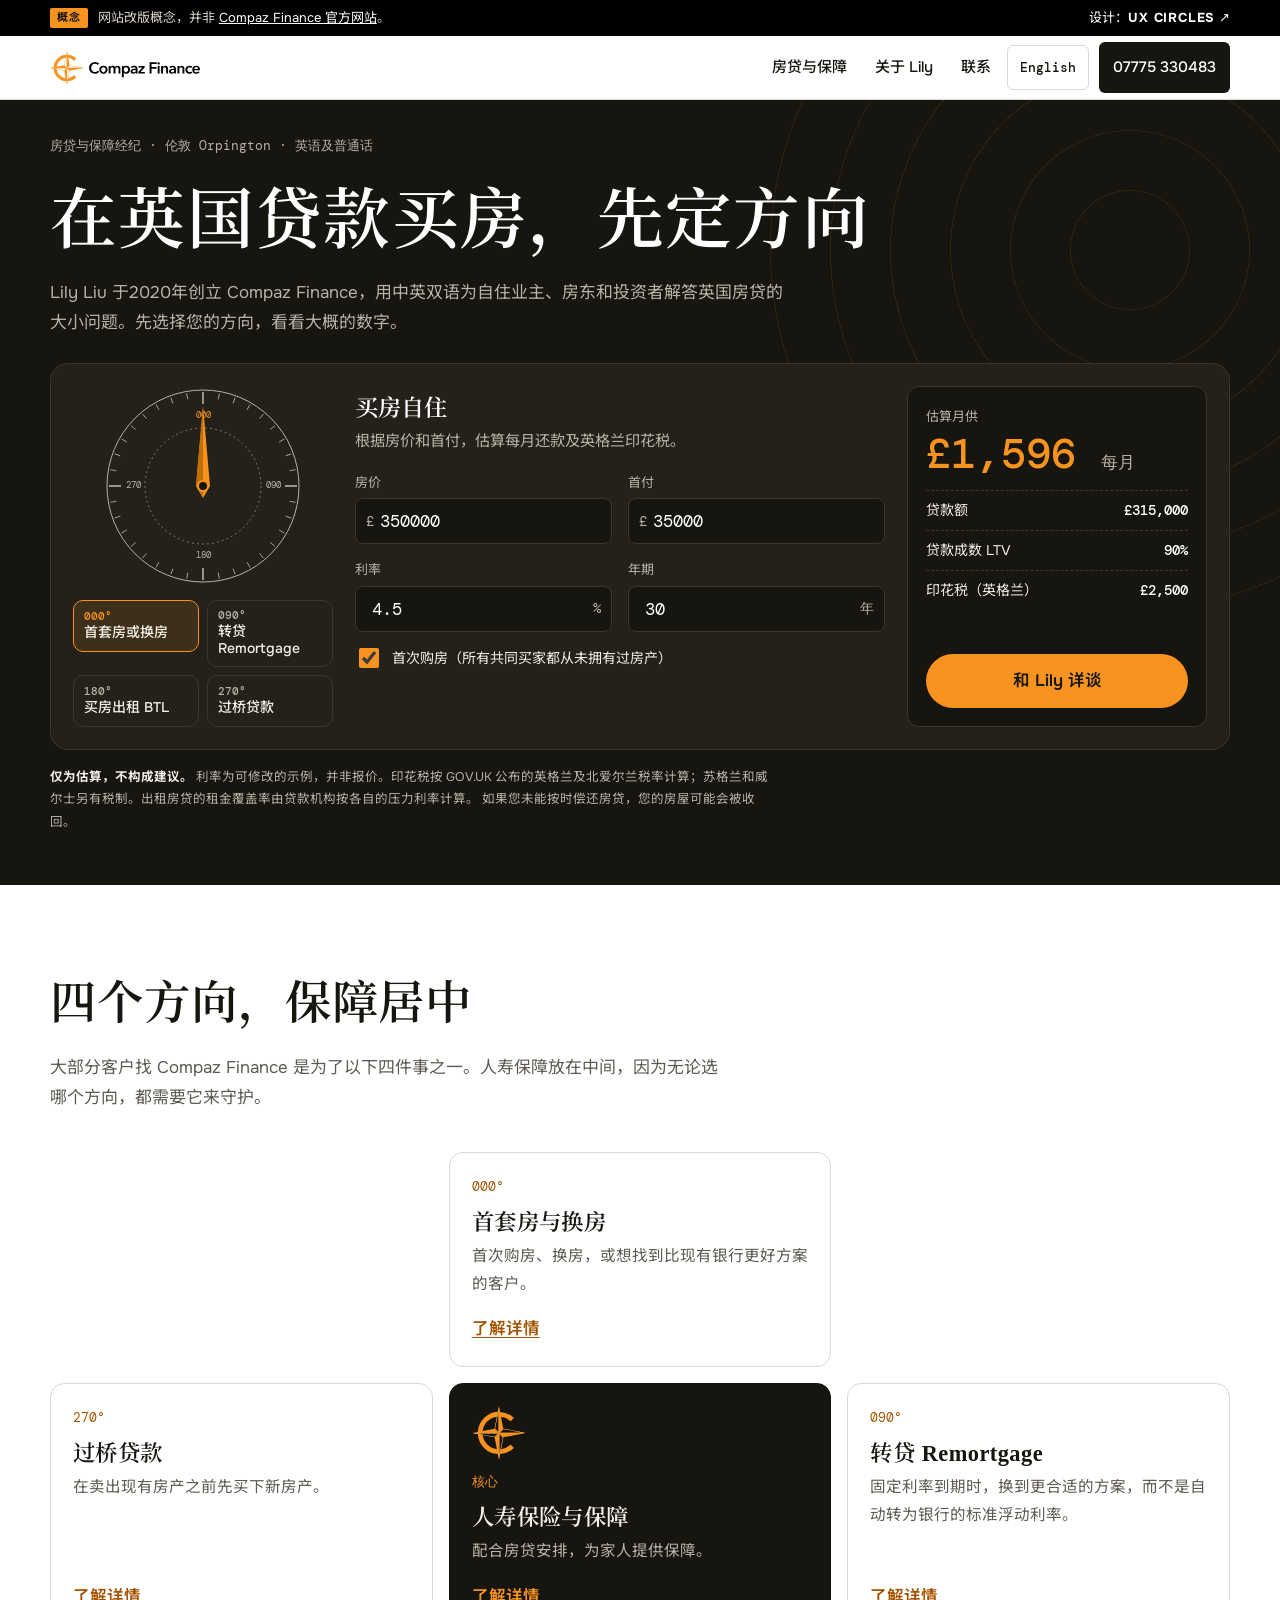
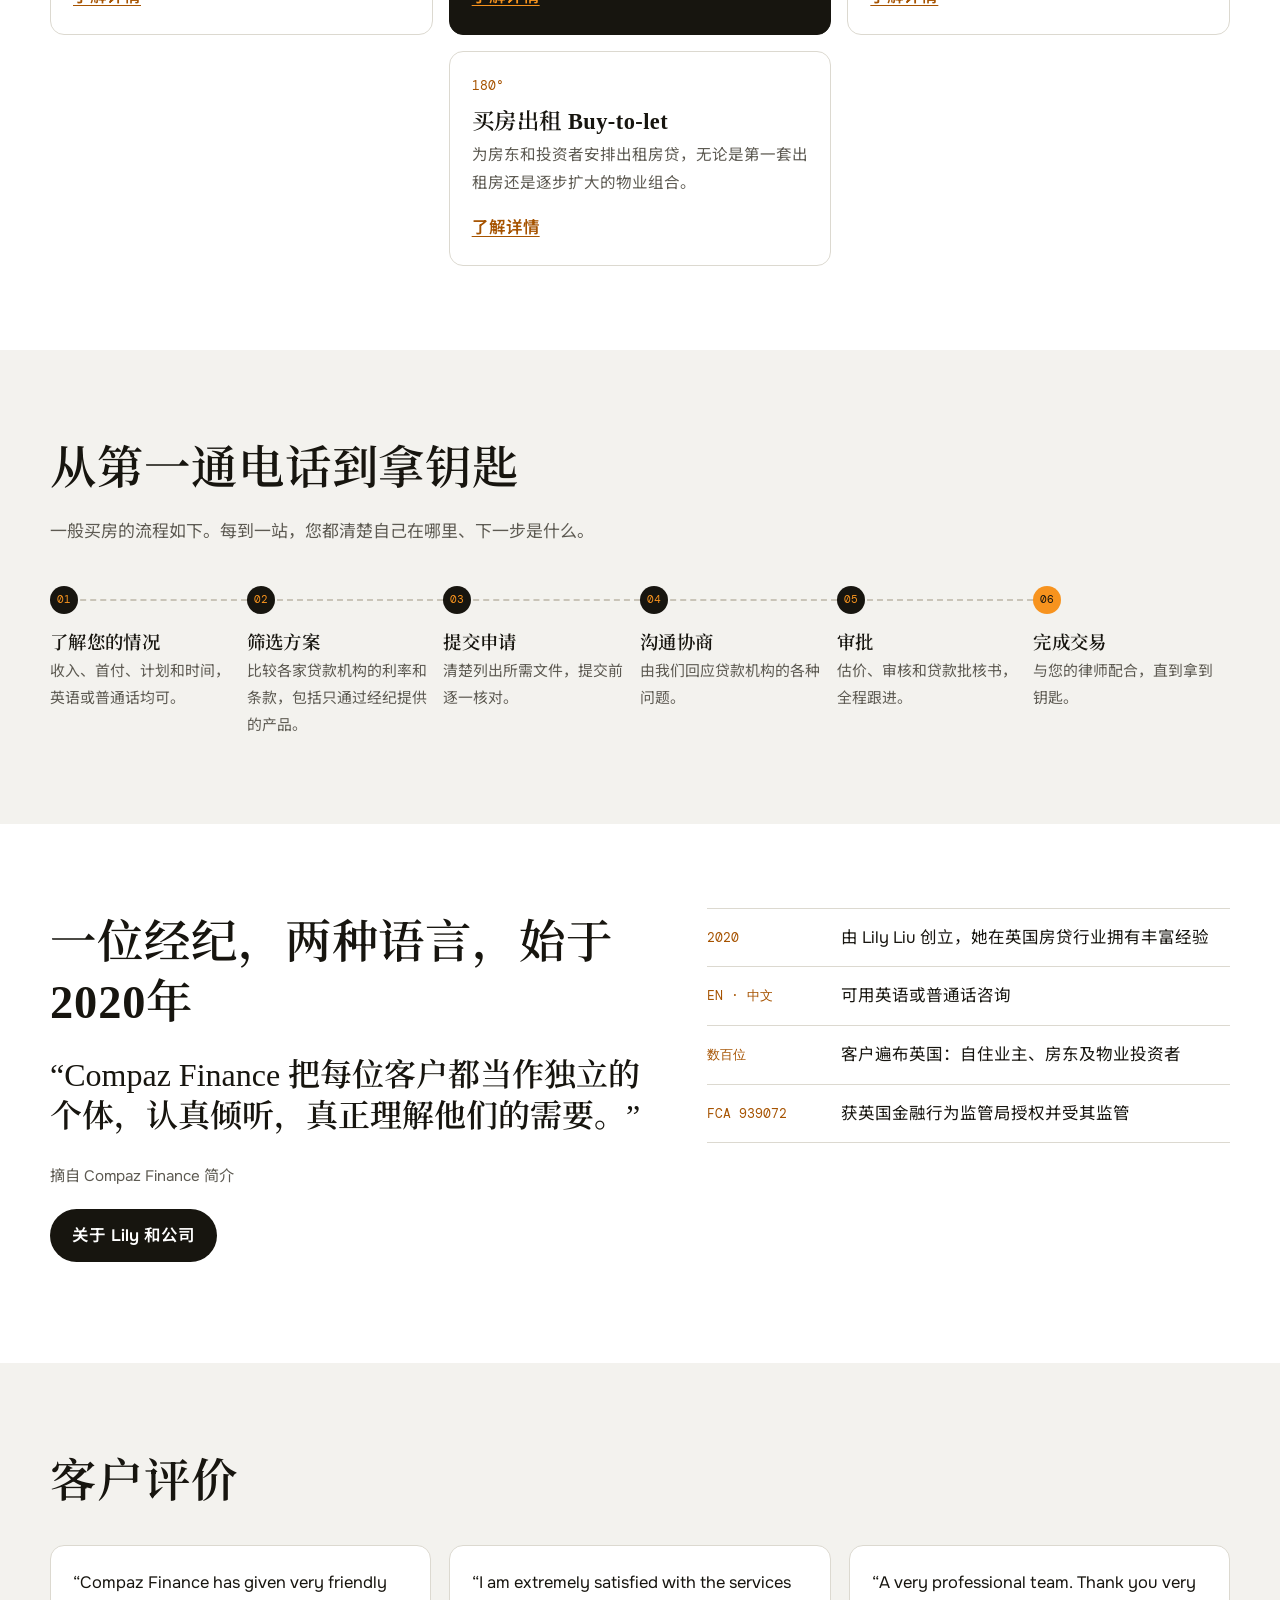
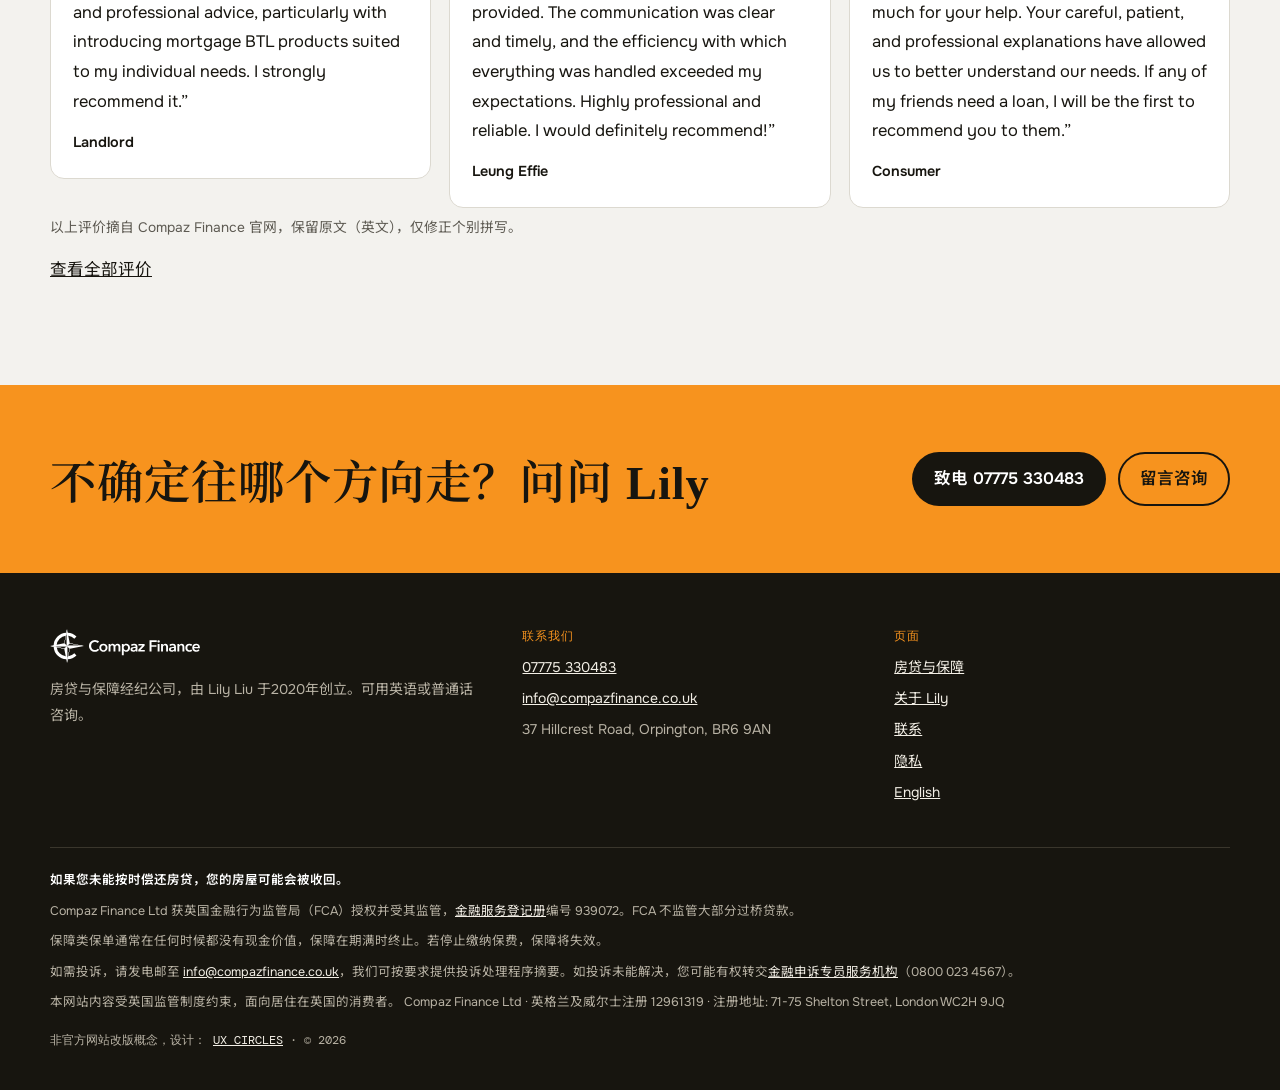
==== commit b44d9379: "Menu button: brand colour and font (no iOS default blue); opaque header Co-Authored-By: Claude Opus " ====
--- a/sc/index.html
+++ b/sc/index.html
@@ -11,7 +11,7 @@
 <link rel="icon" href="../assets/img/compass.svg" type="image/svg+xml">
 <link rel="preload" href="../assets/fonts/alegreya.woff2" as="font" type="font/woff2" crossorigin>
 <link rel="preload" href="../assets/fonts/dmmono-500.woff2" as="font" type="font/woff2" crossorigin>
-<link rel="stylesheet" href="../assets/site.css?v=6">
+<link rel="stylesheet" href="../assets/site.css?v=9">
 <meta name="theme-color" content="#17150f">
 </head>
 <body>
@@ -203,5 +203,5 @@
 <a href="mailto:info@compazfinance.co.uk">电邮</a>
 <a class="go" href="../sc/contact.html">咨询 Lily</a>
 </nav>
-<script src="../assets/app.js?v=6" defer></script>
+<script src="../assets/app.js?v=9" defer></script>
 </body></html>
--- a/assets/site.css
+++ b/assets/site.css
@@ -42,10 +42,10 @@
 .concept .by{flex:none;white-space:nowrap;text-decoration:none}
 .concept .by strong{letter-spacing:.06em}
 .concept .by:hover{color:var(--orange)}
-@media (max-width:640px){.concept-long,.concept-by{display:none}}
+@media (max-width:640px){.concept-long{display:none}}
 
 /* header */
-.site-head{position:sticky;top:0;z-index:50;background:rgba(255,255,255,.97);border-bottom:1px solid var(--line);height:var(--head)}
+.site-head{position:sticky;top:0;z-index:50;background:#fff;border-bottom:1px solid var(--line);height:var(--head)}
 .site-head .wrap{display:flex;align-items:center;height:100%;gap:20px}
 .brand{display:flex;align-items:center;flex:none}
 .brand img{height:34px;width:auto}
@@ -60,14 +60,16 @@
 .btn-ink{background:var(--ink);color:#fff}
 .btn-line{border-color:currentColor;background:transparent}
 .head-call{margin-left:6px;padding:8px 16px;min-height:42px;font-size:15px}
-.menu-btn{display:none;margin-left:auto;background:none;border:1px solid var(--line);border-radius:8px;min-width:46px;min-height:44px;font:inherit;font-size:14px;cursor:pointer}
+.menu-btn{display:none;margin-left:auto;-webkit-appearance:none;appearance:none;background:#fff;color:var(--ink);border:1px solid var(--line);border-radius:999px;min-width:46px;min-height:44px;padding:0 16px;font-family:var(--sans);font-size:15px;font-weight:600;cursor:pointer;-webkit-tap-highlight-color:transparent}
+.menu-btn::before{content:"";display:inline-block;width:14px;height:10px;margin-right:8px;vertical-align:-1px;border-top:2px solid currentColor;border-bottom:2px solid currentColor;box-sizing:border-box}
+.menu-btn[aria-expanded=true]{background:var(--ink);color:#fff;border-color:var(--ink)}
 @media (max-width:860px){
-  .menu-btn{display:block}
+  .menu-btn{display:inline-flex;align-items:center}
   .head-call{display:none}
   .nav{position:fixed;inset:var(--head) 0 auto 0;background:#fff;flex-direction:column;align-items:stretch;padding:12px 16px 24px;border-bottom:1px solid var(--line);display:none;margin:0}
   .nav.open{display:flex}
   .nav a{padding:14px 8px;font-size:18px;border-bottom:1px solid var(--chart);border-radius:0}
-  .nav .lang{border:0;border-bottom:1px solid var(--chart)}
+  .nav .lang{border:0;border-bottom:1px solid var(--chart);font-family:var(--sans);font-size:18px}
 }
 
 /* hero */
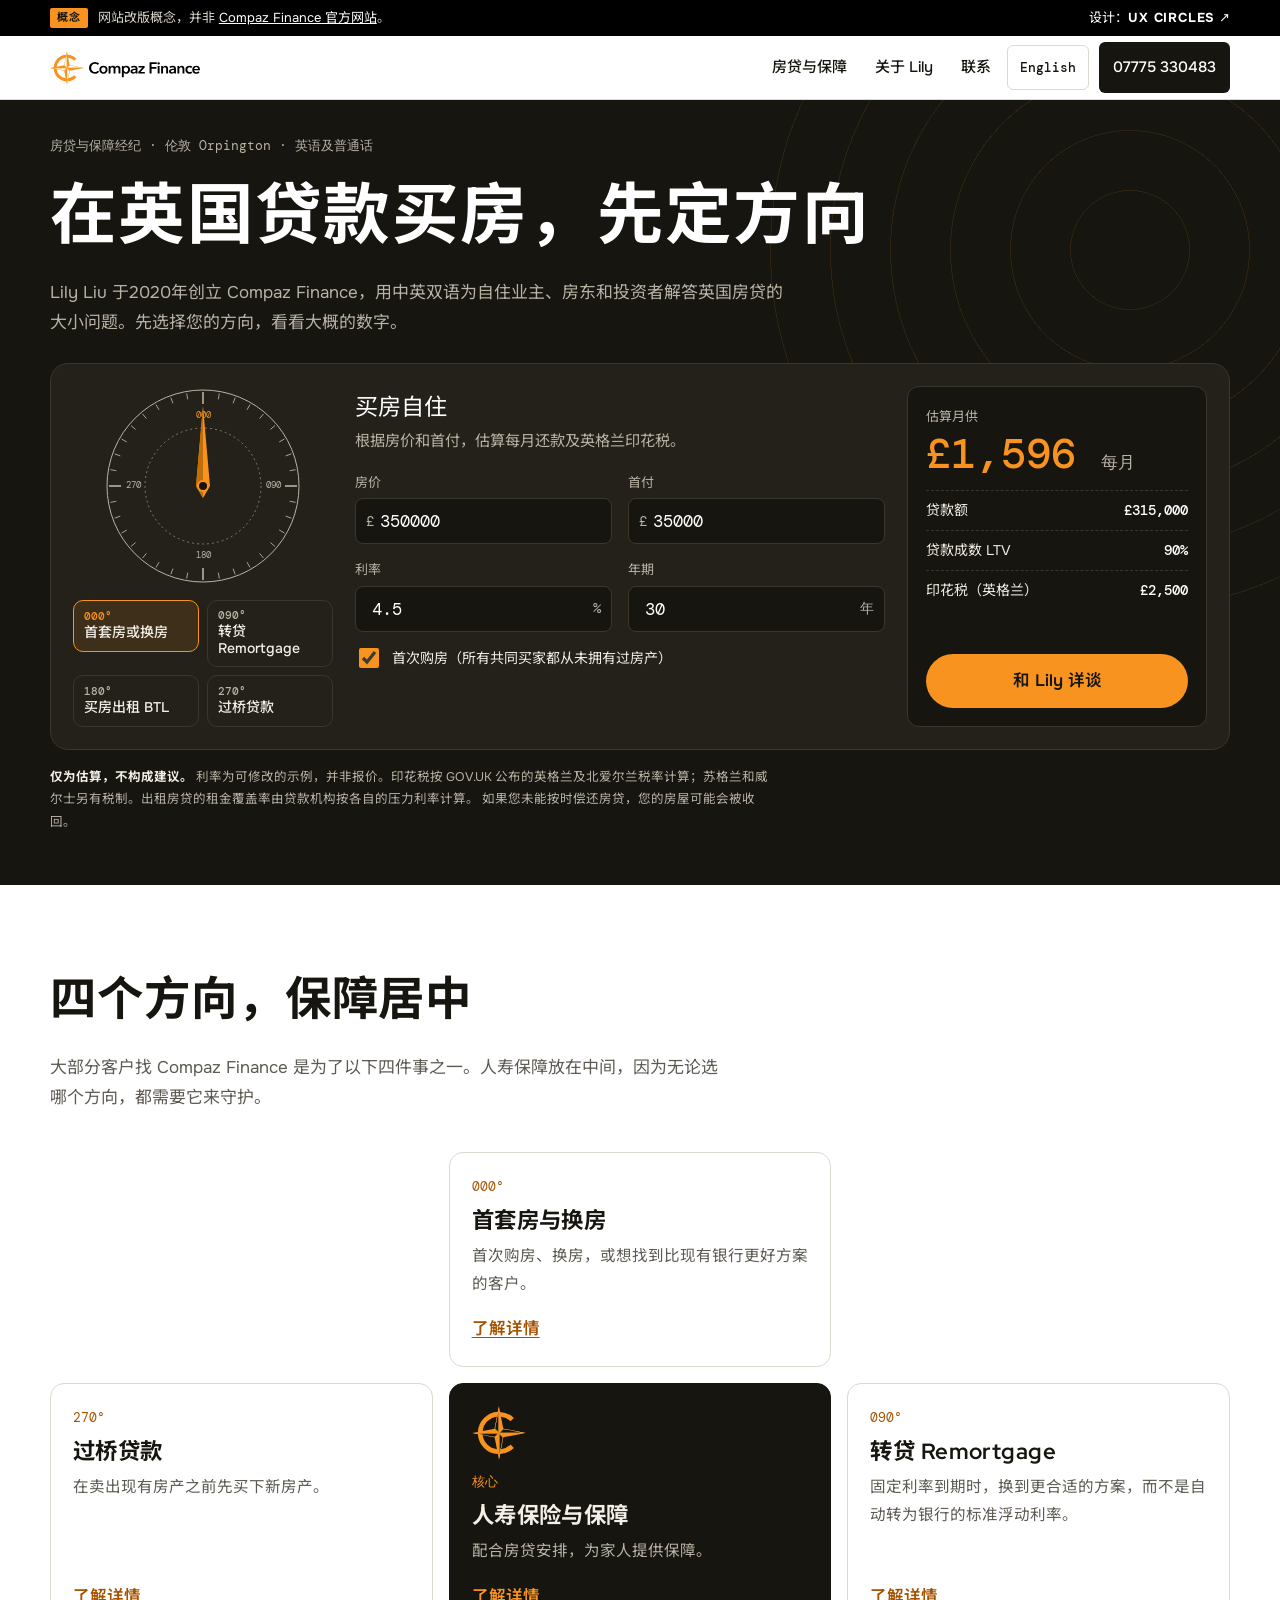
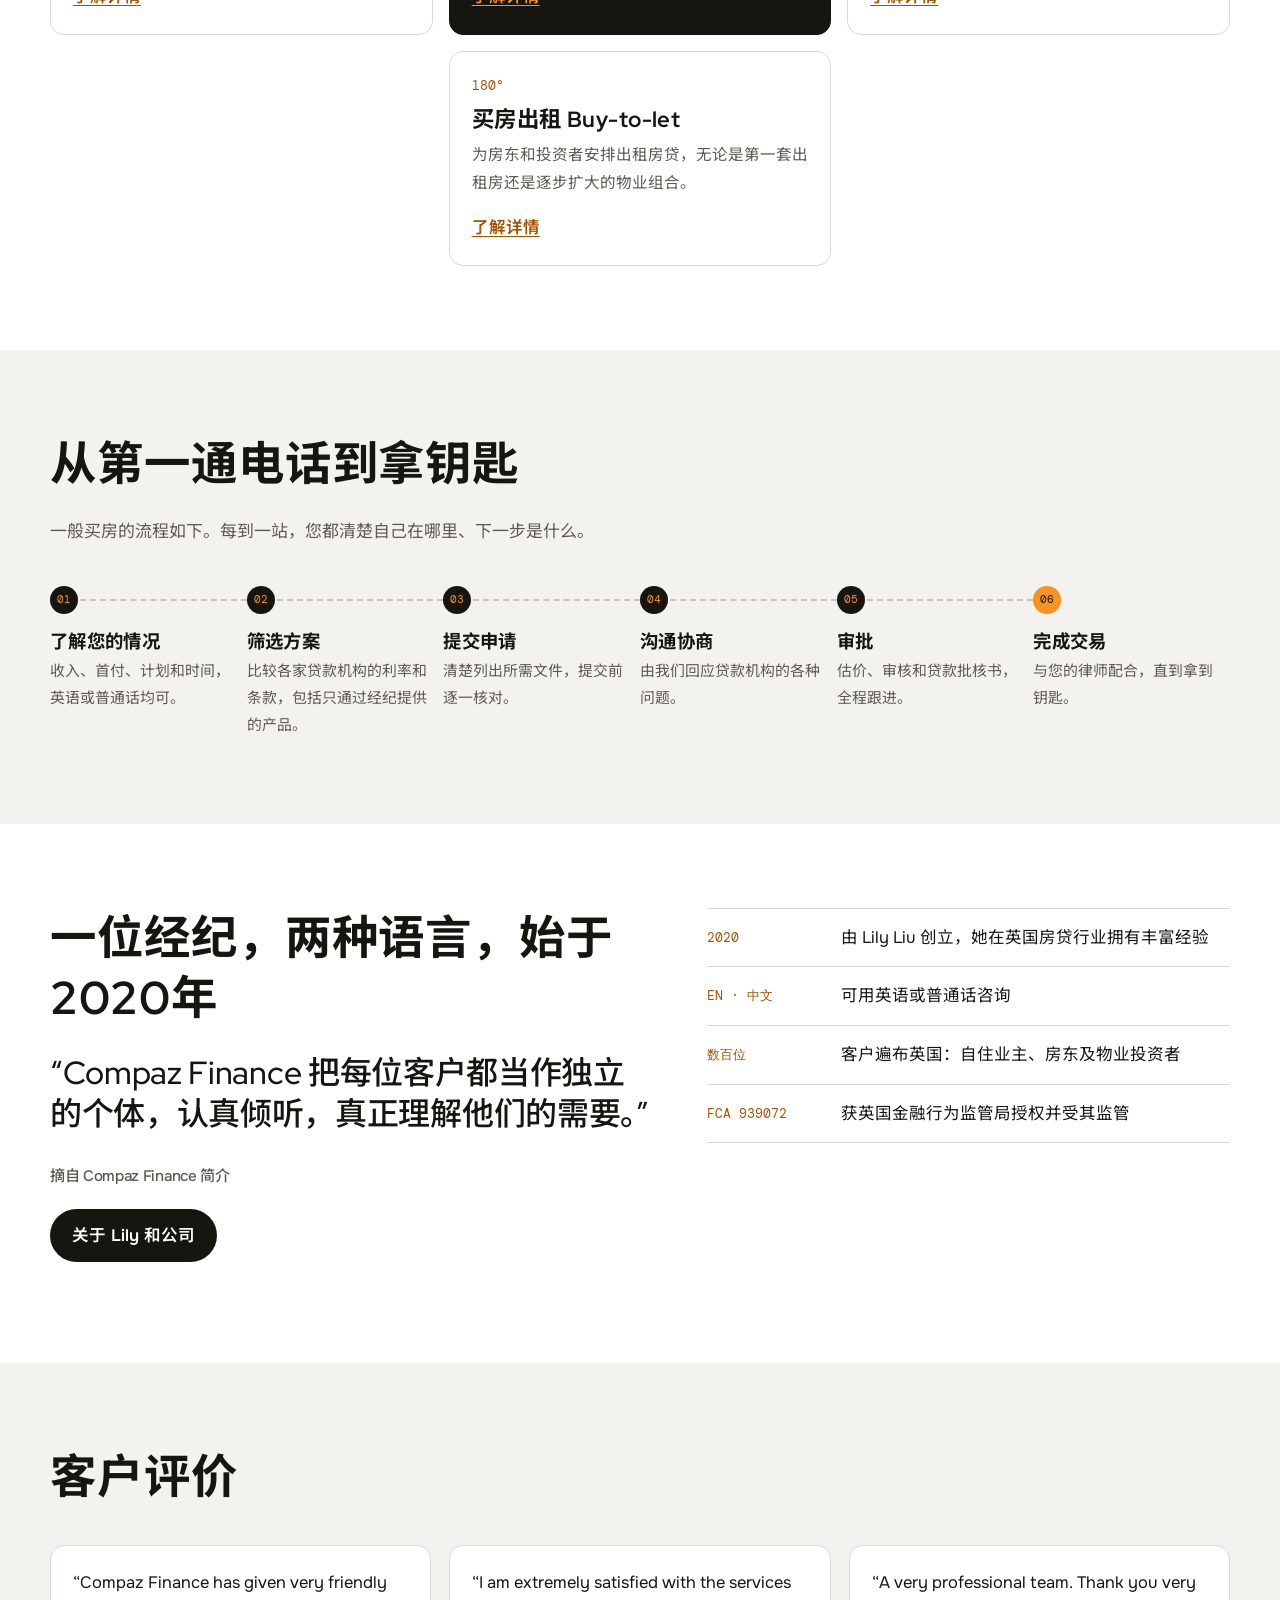
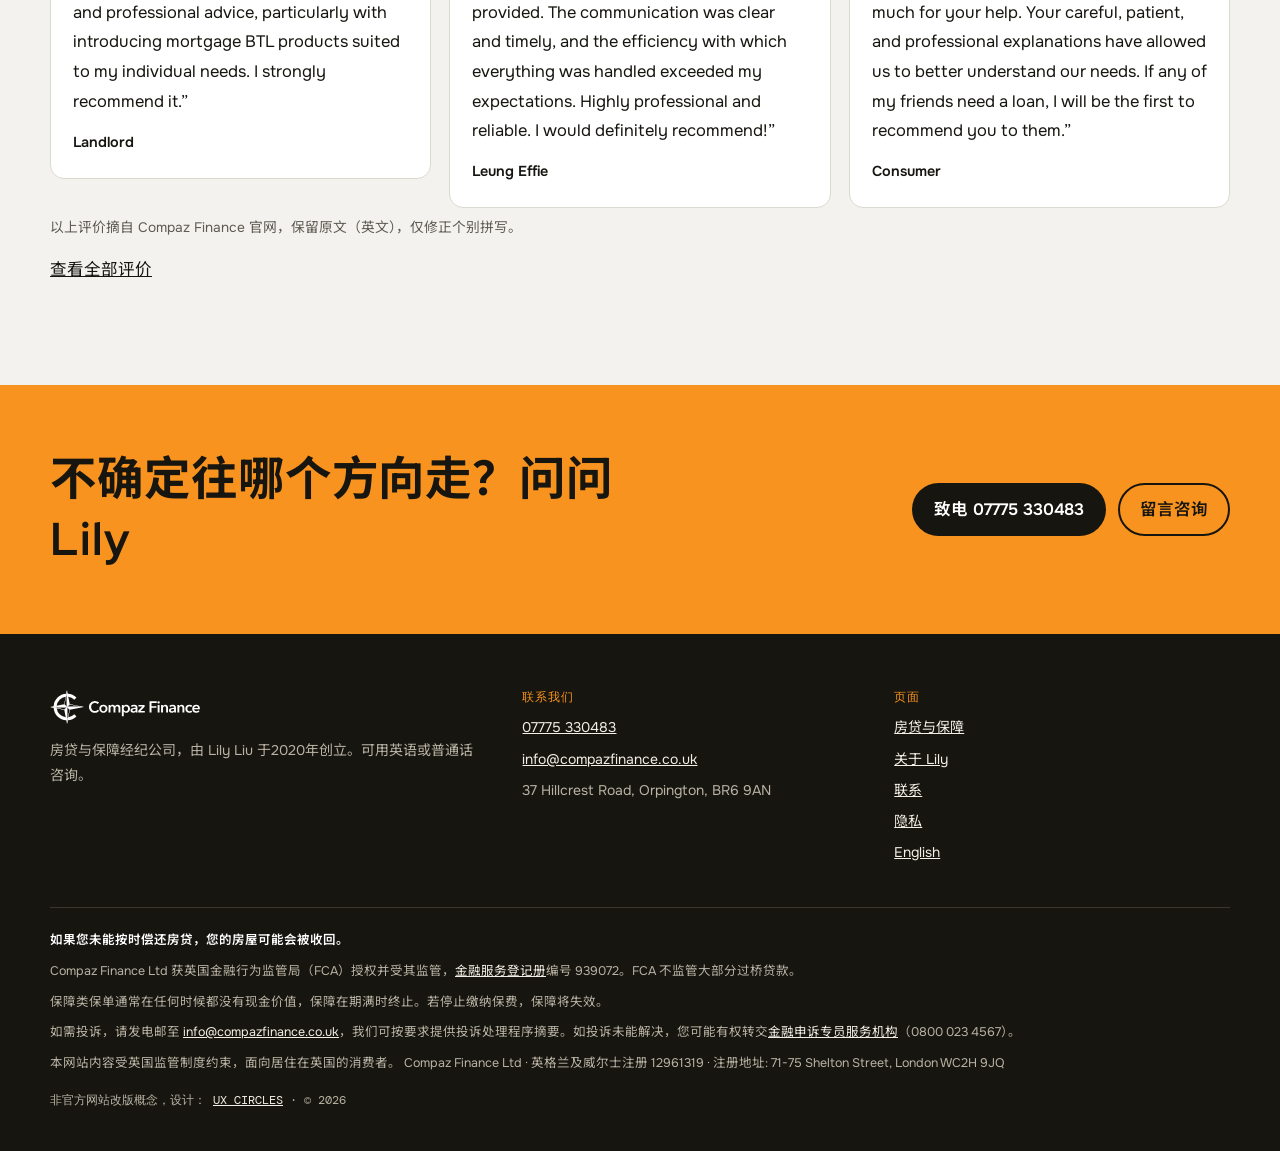
==== commit 5a88a119: "Headings in Red Hat Display to match the logo wordmark; Chinese headings in Noto Sans SC Co-Authored" ====
--- a/sc/index.html
+++ b/sc/index.html
@@ -9,9 +9,9 @@
 <link rel="alternate" hreflang="en-GB" href="https://uxcircles.github.io/compazfinance/">
 <link rel="alternate" hreflang="zh-Hans" href="https://uxcircles.github.io/compazfinance/sc/">
 <link rel="icon" href="../assets/img/compass.svg" type="image/svg+xml">
-<link rel="preload" href="../assets/fonts/alegreya.woff2" as="font" type="font/woff2" crossorigin>
+<link rel="preload" href="../assets/fonts/redhatdisplay.woff2" as="font" type="font/woff2" crossorigin>
 <link rel="preload" href="../assets/fonts/dmmono-500.woff2" as="font" type="font/woff2" crossorigin>
-<link rel="stylesheet" href="../assets/site.css?v=9">
+<link rel="stylesheet" href="../assets/site.css?v=11">
 <meta name="theme-color" content="#17150f">
 </head>
 <body>
@@ -36,7 +36,7 @@
 <section class="hero" aria-labelledby="h1">
 <div class="wrap">
 <p class="hero-meta">房贷与保障经纪 · 伦敦 Orpington · 英语及普通话</p>
-<h1 id="h1">在英国贷款买房，先定方向</h1>
+<h1 id="h1">在英国贷款买房，<span class="nw">先定方向</span></h1>
 <p class="hero-sub">Lily Liu 于2020年创立 Compaz Finance，用中英双语为自住业主、房东和投资者解答英国房贷的大小问题。先选择您的方向，看看大概的数字。</p>
 <div class="tool" id="tool">
 <div class="tool-nav">
@@ -203,5 +203,5 @@
 <a href="mailto:info@compazfinance.co.uk">电邮</a>
 <a class="go" href="../sc/contact.html">咨询 Lily</a>
 </nav>
-<script src="../assets/app.js?v=9" defer></script>
+<script src="../assets/app.js?v=11" defer></script>
 </body></html>
--- a/assets/site.css
+++ b/assets/site.css
@@ -1,16 +1,15 @@
-@font-face{font-family:"Alegreya";src:url(fonts/alegreya.woff2) format("woff2");font-weight:400 900;font-display:swap}
+@font-face{font-family:"Red Hat Display";src:url(fonts/redhatdisplay.woff2) format("woff2");font-weight:400 900;font-display:swap}
 @font-face{font-family:"Onest";src:url(fonts/onest.woff2) format("woff2");font-weight:100 900;font-display:swap}
 @font-face{font-family:"DM Mono";src:url(fonts/dmmono-400.woff2) format("woff2");font-weight:400;font-display:swap}
 @font-face{font-family:"DM Mono";src:url(fonts/dmmono-500.woff2) format("woff2");font-weight:500;font-display:swap}
 @font-face{font-family:"Noto Sans SC Sub";src:url(fonts/notosanssc.woff2) format("woff2");font-weight:400 700;font-display:swap}
-@font-face{font-family:"Noto Serif SC Sub";src:url(fonts/notoserifsc.woff2) format("woff2");font-weight:600;font-display:swap}
 
 :root{
   --ink:#17150f;--ink-2:#24211a;--ink-3:#3a362c;
   --paper:#ffffff;--chart:#f3f2ee;--line:#dcd9d0;
   --orange:#f7931e;--orange-deep:#a65300;--orange-wash:#fff3e3;
   --muted:#5d5a52;--on-ink:#f3efe6;--on-ink-muted:#b9b3a5;
-  --serif:"Alegreya","Noto Serif SC Sub",Georgia,serif;
+  --display:"Red Hat Display","Noto Sans SC Sub",system-ui,sans-serif;
   --sans:"Onest","Noto Sans SC Sub",system-ui,sans-serif;
   --mono:"DM Mono",ui-monospace,monospace;
   --head:64px;--wrap:1180px;
@@ -21,13 +20,14 @@
 :lang(zh-Hans) body,body:lang(zh-Hans){font-size:16.5px;line-height:1.8}
 img,svg{max-width:100%;display:block}
 a{color:inherit}
-h1,h2,h3{font-family:var(--serif);font-weight:600;line-height:1.08;letter-spacing:-.01em;margin:0 0 .5em}
+h1,h2,h3{font-family:var(--display);font-weight:700;line-height:1.08;letter-spacing:-.02em;margin:0 0 .5em}
 :lang(zh-Hans) h1,:lang(zh-Hans) h2,:lang(zh-Hans) h3{letter-spacing:.02em;line-height:1.3}
 h2{font-size:clamp(1.9rem,4vw,2.9rem)}
 h3{font-size:1.4rem}
 p{margin:0 0 1em}
 .wrap{width:min(var(--wrap),100% - 32px);margin-inline:auto}
 .mono{font-family:var(--mono)}
+.nw{white-space:nowrap}
 .skip{position:absolute;left:-999px;top:0;background:var(--orange);color:var(--ink);padding:10px 14px;z-index:100}
 .skip:focus{left:8px;top:8px}
 :focus-visible{outline:3px solid var(--orange);outline-offset:3px}
@@ -99,7 +99,7 @@
 .bearings button[aria-pressed=true] .deg{color:var(--orange)}
 .bearings button:hover{border-color:#6d6656}
 .tool-form fieldset{border:0;margin:0;padding:0;display:grid;grid-template-columns:1fr 1fr;gap:14px 16px;align-content:start}
-.tool-form legend{font-family:var(--serif);font-size:1.45rem;color:#fff;margin-bottom:6px;padding:0;grid-column:1/-1}
+.tool-form legend{font-family:var(--display);font-size:1.45rem;color:#fff;margin-bottom:6px;padding:0;grid-column:1/-1}
 .tool-form .lead{grid-column:1/-1;color:var(--on-ink-muted);font-size:.95rem;margin:-6px 0 2px}
 .field label{display:block;font-size:13px;color:var(--on-ink-muted);margin-bottom:4px}
 .field .in{display:flex;align-items:center;background:var(--ink);border:1px solid var(--ink-3);border-radius:8px;padding:0 10px}
@@ -185,7 +185,7 @@
 
 /* founder */
 .founder{display:grid;grid-template-columns:minmax(0,1.15fr) minmax(0,1fr);gap:56px;align-items:start}
-.founder blockquote{margin:0;font-family:var(--serif);font-size:clamp(1.45rem,2.6vw,2rem);line-height:1.3}
+.founder blockquote{margin:0;font-family:var(--display);font-weight:500;letter-spacing:-.01em;font-size:clamp(1.45rem,2.6vw,2rem);line-height:1.3}
 .founder blockquote footer{font-family:var(--sans);font-size:.95rem;color:var(--muted);margin-top:14px}
 .facts{list-style:none;margin:0;padding:0;border-top:1px solid var(--line)}
 .facts li{display:grid;grid-template-columns:120px 1fr;gap:14px;padding:14px 0;border-bottom:1px solid var(--line)}
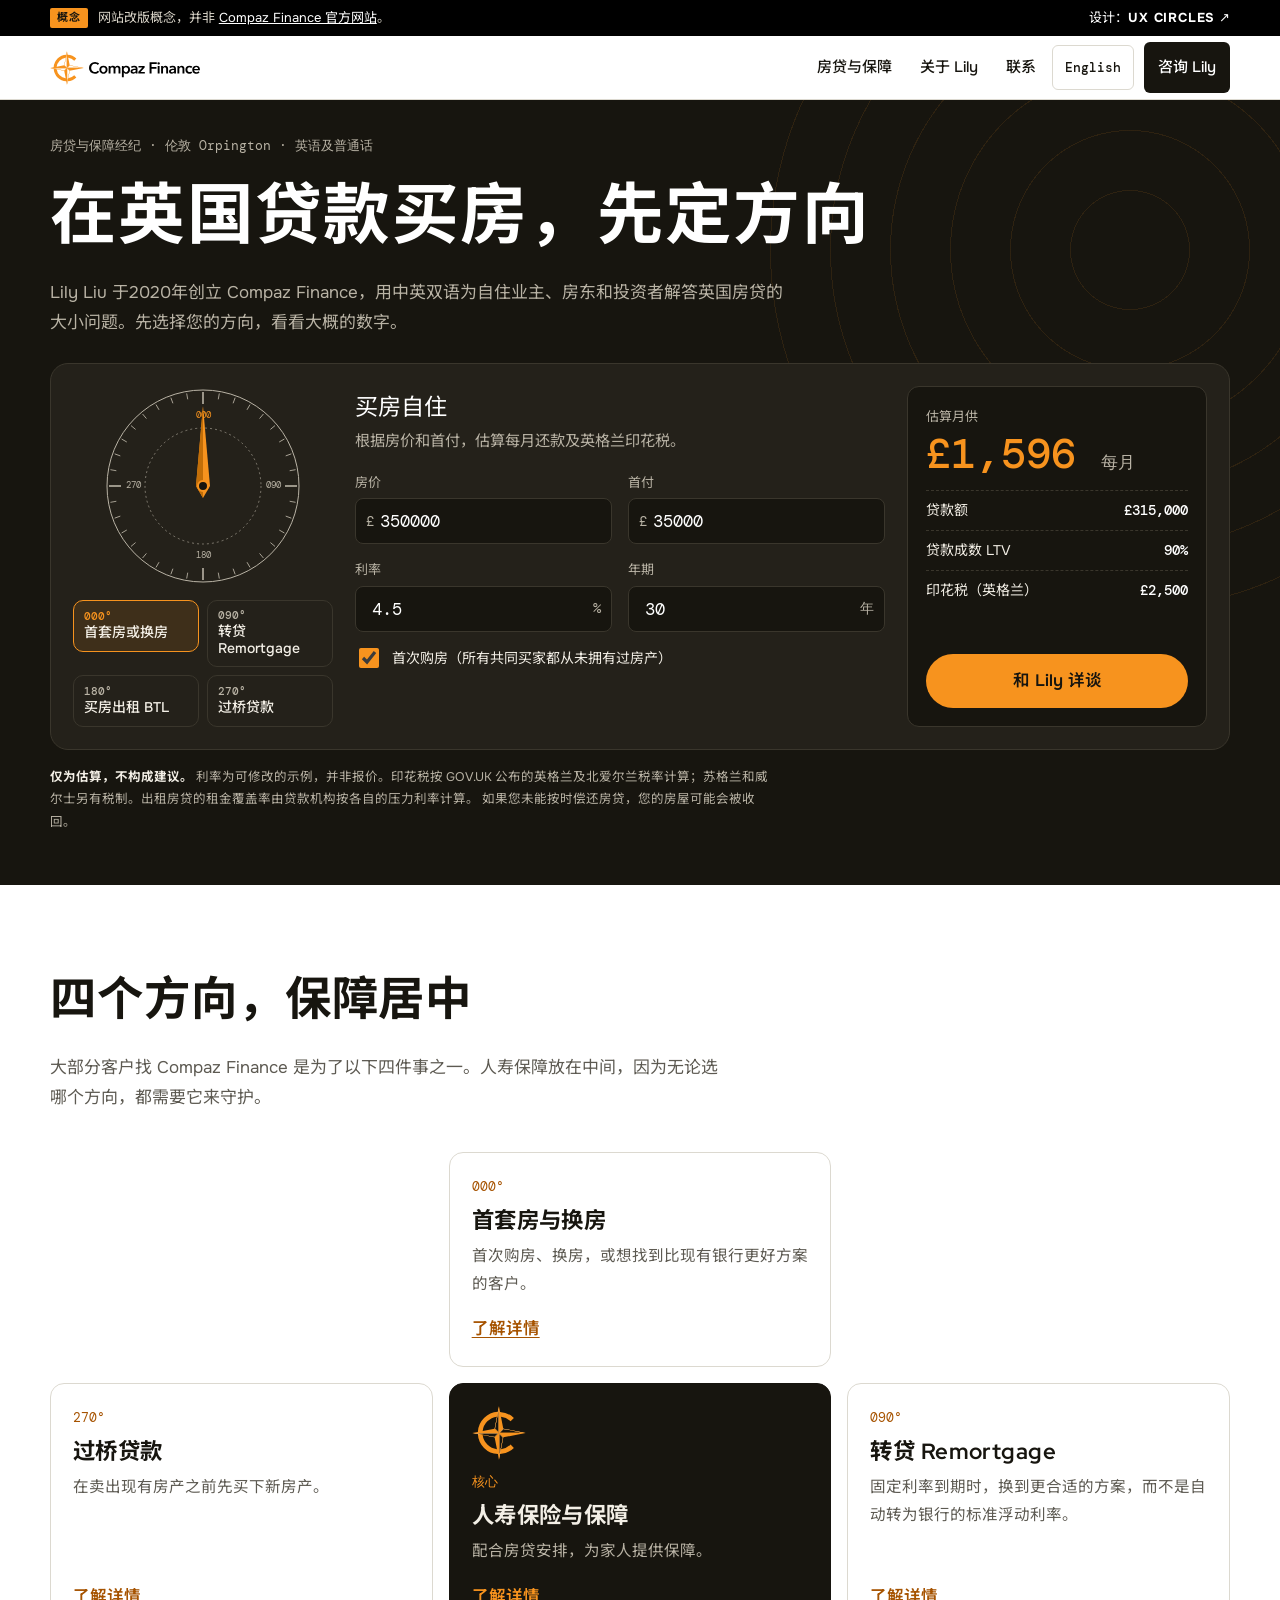
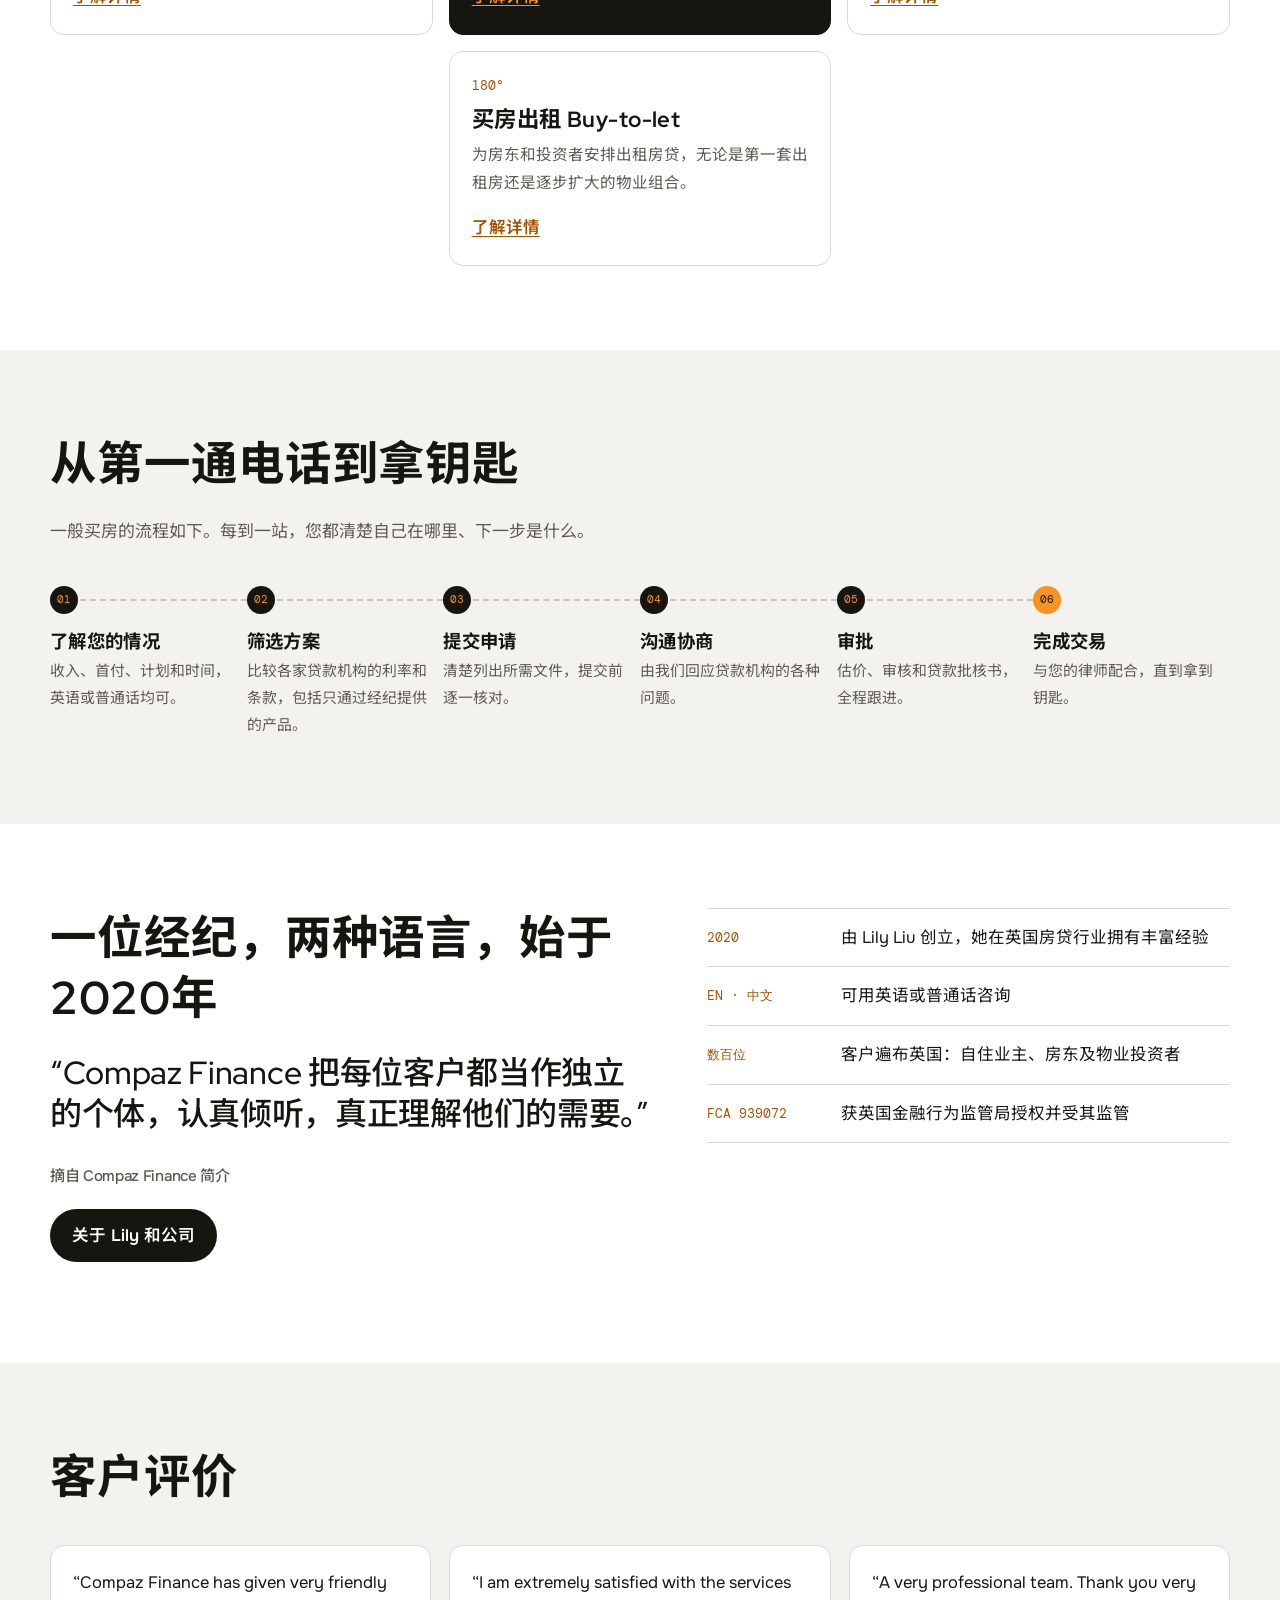
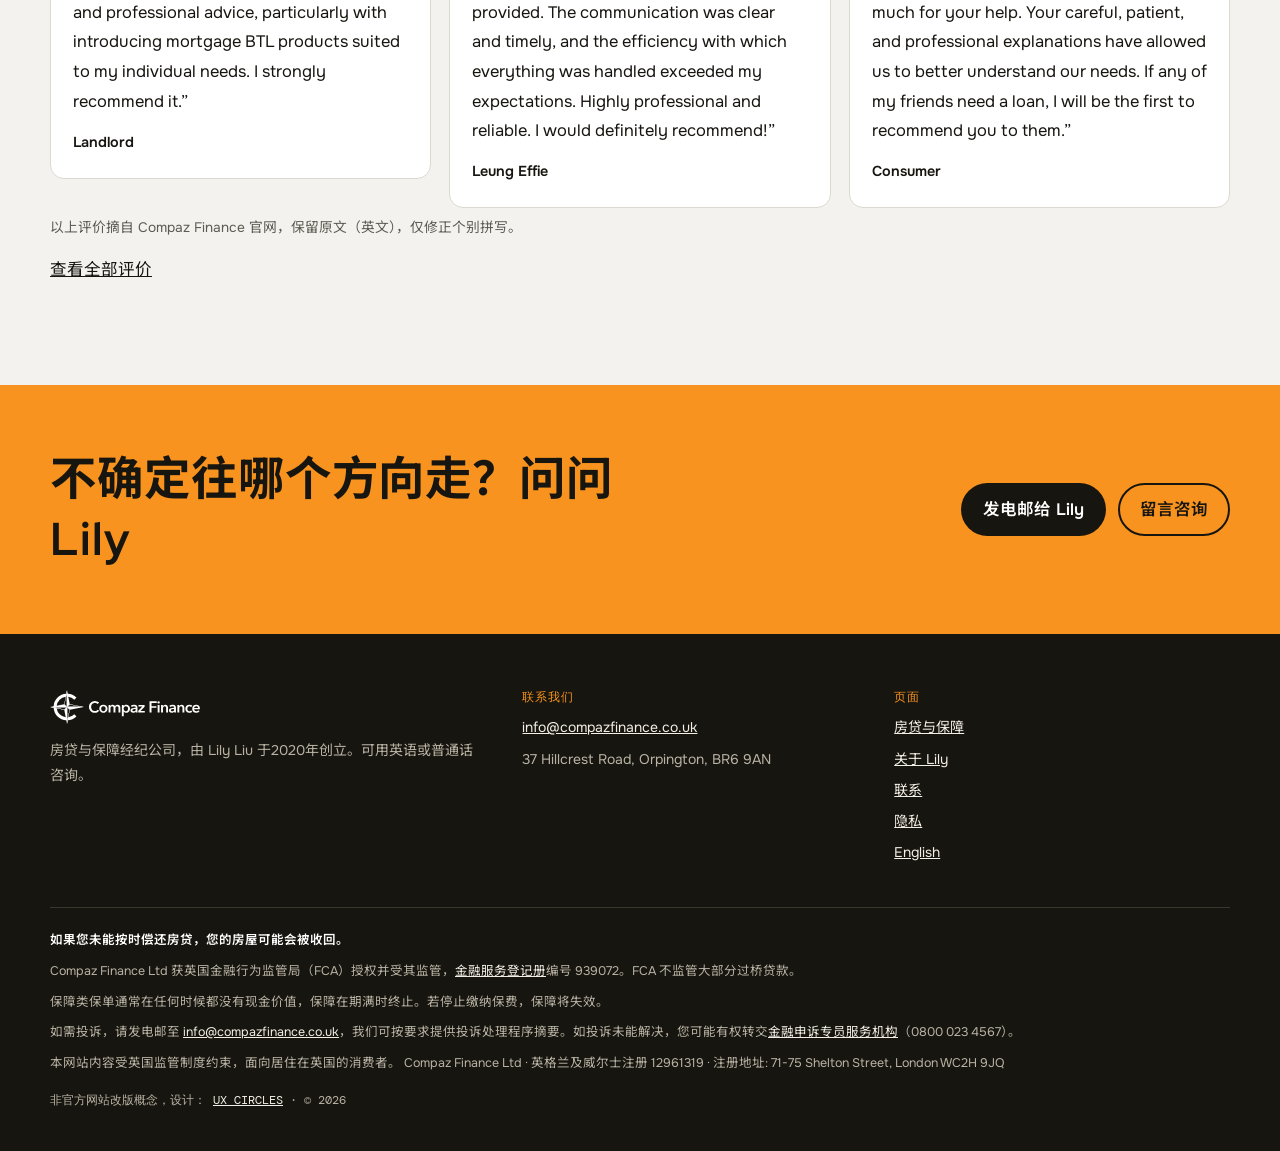
==== commit 4852e62c: "Remove phone number (hidden on the official site); email and message only Co-Authored-By: Claude Opu" ====
--- a/sc/index.html
+++ b/sc/index.html
@@ -11,7 +11,7 @@
 <link rel="icon" href="../assets/img/compass.svg" type="image/svg+xml">
 <link rel="preload" href="../assets/fonts/redhatdisplay.woff2" as="font" type="font/woff2" crossorigin>
 <link rel="preload" href="../assets/fonts/dmmono-500.woff2" as="font" type="font/woff2" crossorigin>
-<link rel="stylesheet" href="../assets/site.css?v=11">
+<link rel="stylesheet" href="../assets/site.css?v=12">
 <meta name="theme-color" content="#17150f">
 </head>
 <body>
@@ -28,7 +28,7 @@
 <a href="../sc/about.html">关于 Lily</a>
 <a href="../sc/contact.html">联系</a>
 <a class="lang" href="../" lang="en" hreflang="en">English</a>
-<a class="btn btn-ink head-call" href="tel:+447775330483">07775 330483</a>
+<a class="btn btn-ink head-call" href="../sc/contact.html">咨询 Lily</a>
 </nav>
 </div></header>
 <main id="main">
@@ -159,7 +159,7 @@
 <section class="contact-band" aria-labelledby="h-band"><div class="wrap">
 <h2 id="h-band">不确定往哪个方向走？问问 Lily</h2>
 <div class="acts">
-<a class="btn btn-ink" href="tel:+447775330483">致电 07775 330483</a>
+<a class="btn btn-ink" href="mailto:info@compazfinance.co.uk">发电邮给 Lily</a>
 <a class="btn btn-line" href="../sc/contact.html">留言咨询</a>
 </div></div></section>
 </main>
@@ -172,7 +172,6 @@
 <div>
 <h2>联系我们</h2>
 <ul>
-<li><a href="tel:+447775330483">07775 330483</a></li>
 <li><a href="mailto:info@compazfinance.co.uk">info@compazfinance.co.uk</a></li>
 <li>37 Hillcrest Road, Orpington, BR6 9AN</li>
 </ul>
@@ -199,9 +198,8 @@
 </div>
 </div></footer>
 <nav class="mbar" aria-label="快捷操作">
-<a href="tel:+447775330483">致电</a>
 <a href="mailto:info@compazfinance.co.uk">电邮</a>
 <a class="go" href="../sc/contact.html">咨询 Lily</a>
 </nav>
-<script src="../assets/app.js?v=11" defer></script>
+<script src="../assets/app.js?v=12" defer></script>
 </body></html>
--- a/assets/site.css
+++ b/assets/site.css
@@ -269,7 +269,7 @@
 .mbar{display:none}
 @media (max-width:860px){
   body{padding-bottom:72px}
-  .mbar{display:grid;grid-template-columns:1fr 1fr 1.2fr;gap:8px;position:fixed;left:0;right:0;bottom:0;z-index:60;background:#fff;border-top:1px solid var(--line);padding:8px 10px calc(8px + env(safe-area-inset-bottom))}
+  .mbar{display:grid;grid-template-columns:1fr 1.4fr;gap:8px;position:fixed;left:0;right:0;bottom:0;z-index:60;background:#fff;border-top:1px solid var(--line);padding:8px 10px calc(8px + env(safe-area-inset-bottom))}
   .mbar a{display:flex;align-items:center;justify-content:center;min-height:48px;border-radius:10px;font-weight:600;text-decoration:none;font-size:15px;border:1px solid var(--line)}
   .mbar a.go{background:var(--orange);border-color:var(--orange)}
   body.menu-open .mbar{display:none}
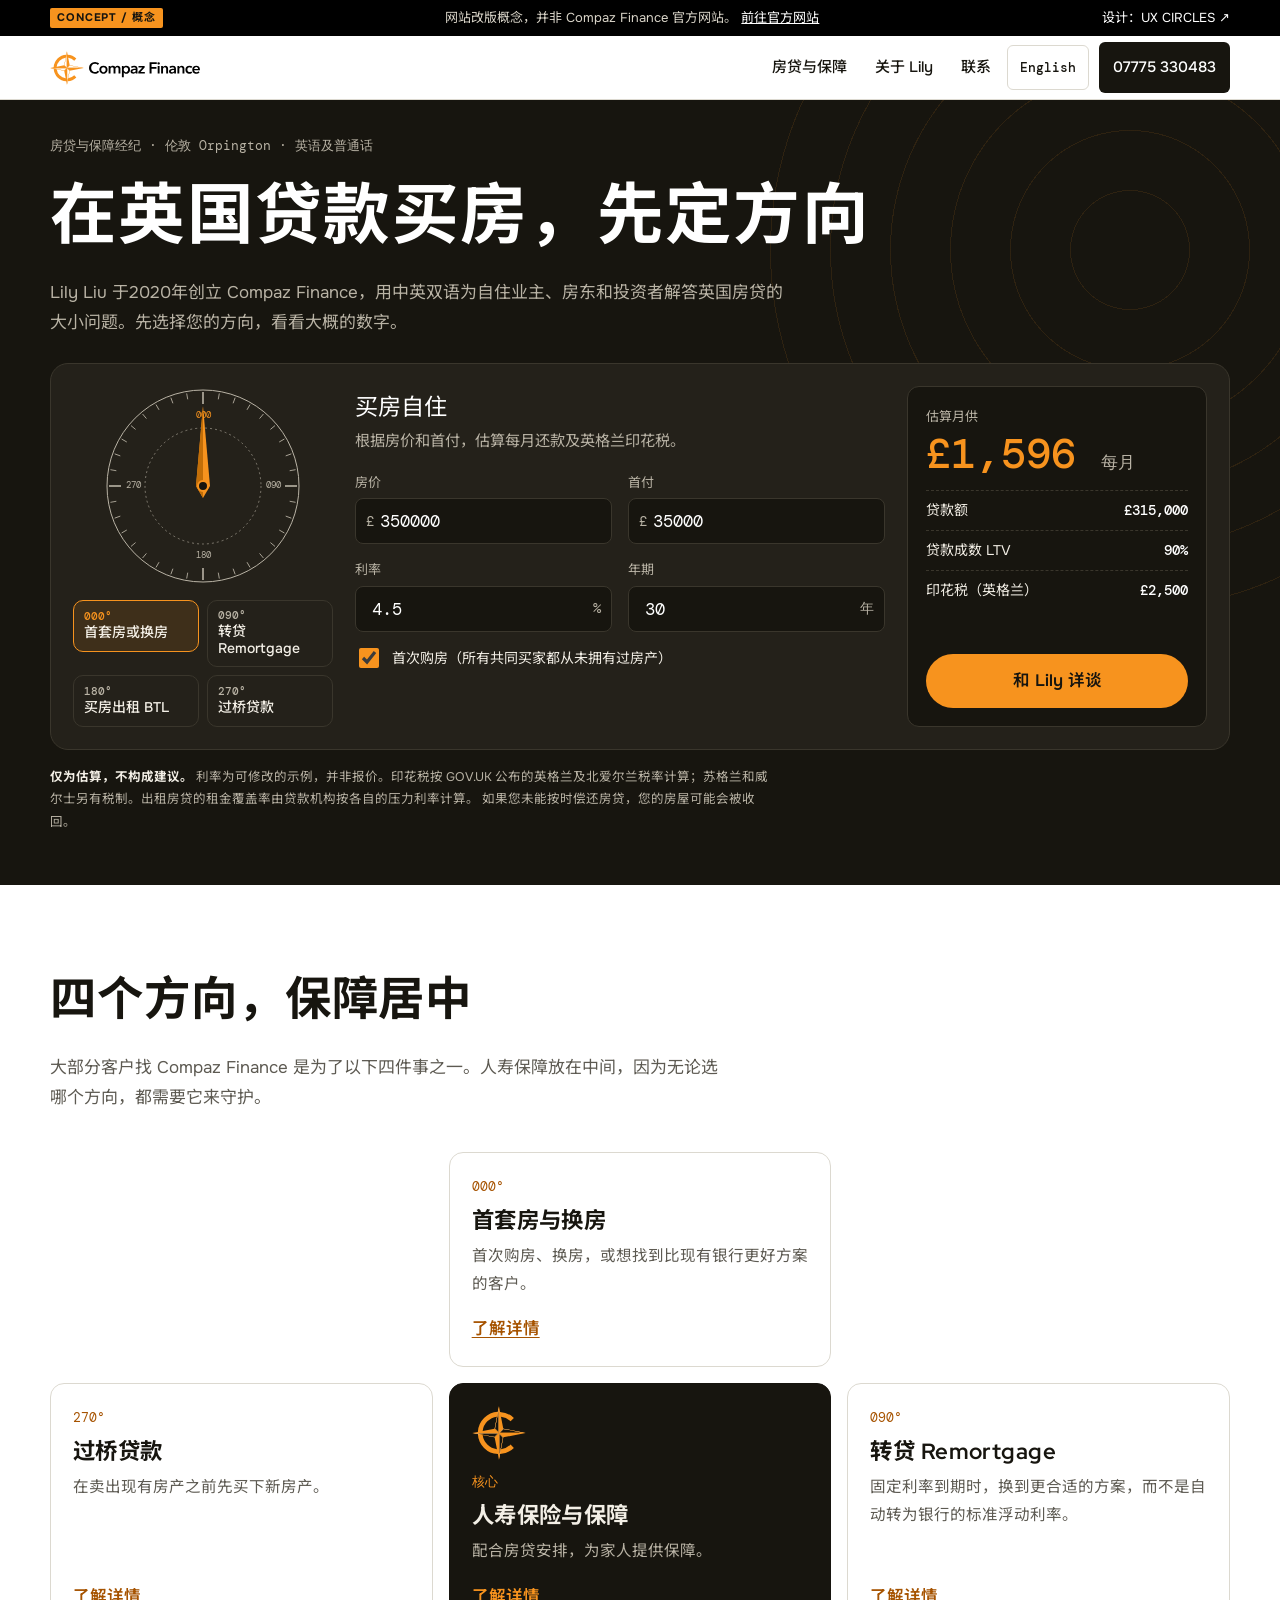
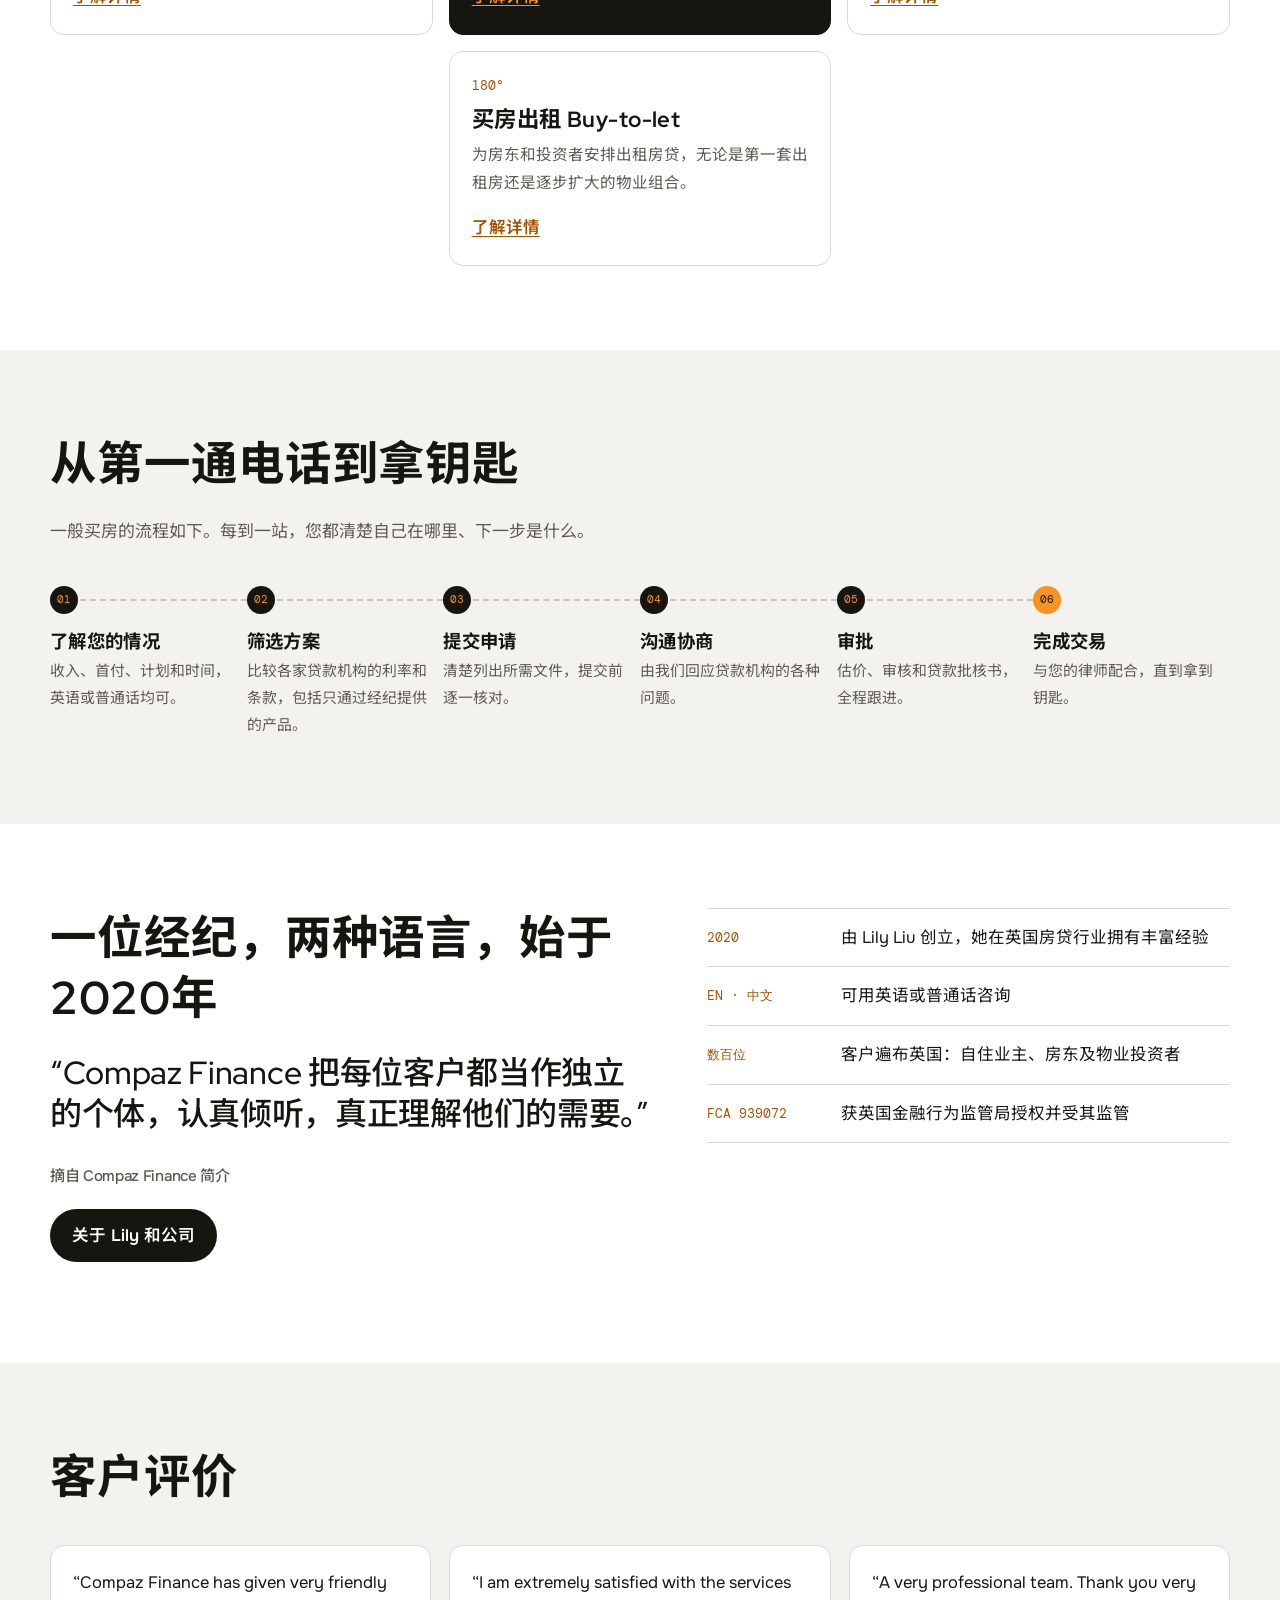
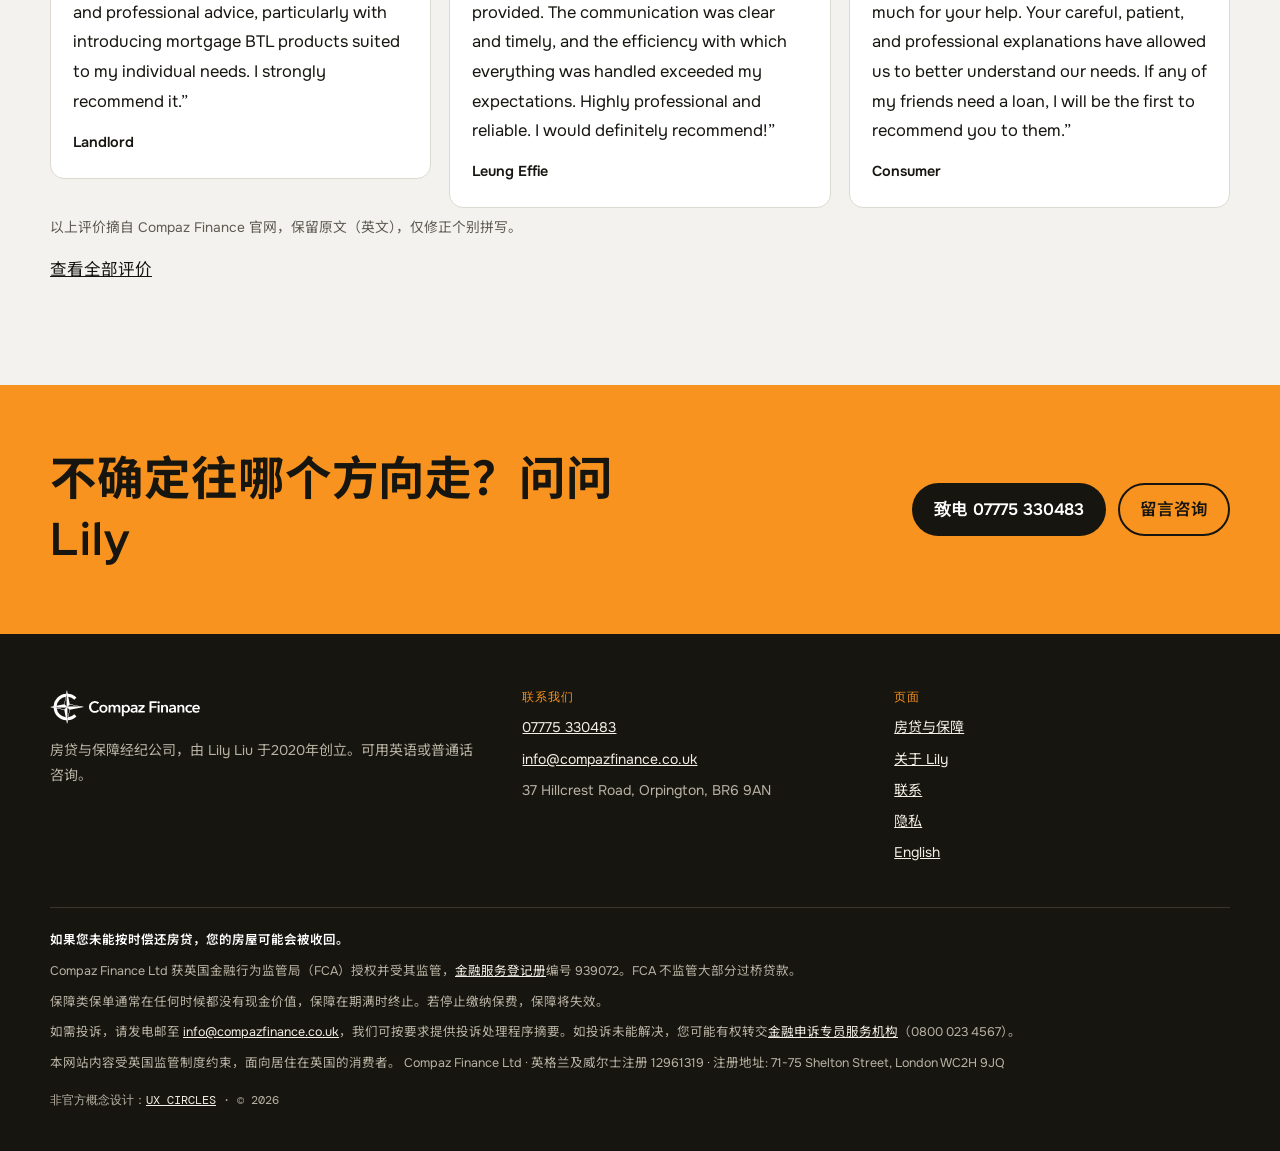
==== commit ac7503ca: "Standardise the UX CIRCLES concept credit Concept bar reads "Designed by UX CIRCLES" (設計：/设计：UX CIRC" ====
--- a/sc/index.html
+++ b/sc/index.html
@@ -9,16 +9,17 @@
 <link rel="alternate" hreflang="en-GB" href="https://uxcircles.github.io/compazfinance/">
 <link rel="alternate" hreflang="zh-Hans" href="https://uxcircles.github.io/compazfinance/sc/">
 <link rel="icon" href="../assets/img/compass.svg" type="image/svg+xml">
-<link rel="preload" href="../assets/fonts/redhatdisplay.woff2" as="font" type="font/woff2" crossorigin>
+<link rel="preload" href="../assets/fonts/alegreya.woff2" as="font" type="font/woff2" crossorigin>
 <link rel="preload" href="../assets/fonts/dmmono-500.woff2" as="font" type="font/woff2" crossorigin>
-<link rel="stylesheet" href="../assets/site.css?v=12">
+<link rel="stylesheet" href="../assets/site.css?v=5">
 <meta name="theme-color" content="#17150f">
 </head>
 <body>
 <a class="skip" href="#main">跳到正文</a>
-<div class="concept" role="note"><div class="wrap">
-<p><span class="tag">概念</span><span class="concept-long">网站改版概念，并非 <a href="https://www.compazfinance.co.uk/">Compaz Finance 官方网站</a>。</span></p>
-<a class="by" href="https://ux-circles.com/professionals"><span class="concept-by">设计：</span><strong>UX CIRCLES</strong> ↗</a>
+<div class="concept"><div class="wrap">
+<span class="tag">Concept / 概念</span>
+<span>网站改版概念，并非 Compaz Finance 官方网站。 <a href="https://www.compazfinance.co.uk/">前往官方网站</a></span>
+<a class="by" href="https://ux-circles.com/professionals" target="_blank" rel="noopener">设计：UX CIRCLES ↗</a>
 </div></div>
 <header class="site-head"><div class="wrap">
 <a class="brand" href="../sc/" aria-label="Compaz Finance, 首页"><img src="../assets/img/logo.svg" alt="Compaz Finance" width="146" height="34"></a>
@@ -28,7 +29,7 @@
 <a href="../sc/about.html">关于 Lily</a>
 <a href="../sc/contact.html">联系</a>
 <a class="lang" href="../" lang="en" hreflang="en">English</a>
-<a class="btn btn-ink head-call" href="../sc/contact.html">咨询 Lily</a>
+<a class="btn btn-ink head-call" href="tel:+447775330483">07775 330483</a>
 </nav>
 </div></header>
 <main id="main">
@@ -36,7 +37,7 @@
 <section class="hero" aria-labelledby="h1">
 <div class="wrap">
 <p class="hero-meta">房贷与保障经纪 · 伦敦 Orpington · 英语及普通话</p>
-<h1 id="h1">在英国贷款买房，<span class="nw">先定方向</span></h1>
+<h1 id="h1">在英国贷款买房，先定方向</h1>
 <p class="hero-sub">Lily Liu 于2020年创立 Compaz Finance，用中英双语为自住业主、房东和投资者解答英国房贷的大小问题。先选择您的方向，看看大概的数字。</p>
 <div class="tool" id="tool">
 <div class="tool-nav">
@@ -159,7 +160,7 @@
 <section class="contact-band" aria-labelledby="h-band"><div class="wrap">
 <h2 id="h-band">不确定往哪个方向走？问问 Lily</h2>
 <div class="acts">
-<a class="btn btn-ink" href="mailto:info@compazfinance.co.uk">发电邮给 Lily</a>
+<a class="btn btn-ink" href="tel:+447775330483">致电 07775 330483</a>
 <a class="btn btn-line" href="../sc/contact.html">留言咨询</a>
 </div></div></section>
 </main>
@@ -172,6 +173,7 @@
 <div>
 <h2>联系我们</h2>
 <ul>
+<li><a href="tel:+447775330483">07775 330483</a></li>
 <li><a href="mailto:info@compazfinance.co.uk">info@compazfinance.co.uk</a></li>
 <li>37 Hillcrest Road, Orpington, BR6 9AN</li>
 </ul>
@@ -194,12 +196,13 @@
 <p>如需投诉，请发电邮至 <a href="mailto:info@compazfinance.co.uk">info@compazfinance.co.uk</a>，我们可按要求提供投诉处理程序摘要。如投诉未能解决，您可能有权转交<a href="https://www.financial-ombudsman.org.uk">金融申诉专员服务机构</a>（0800 023 4567）。</p>
 <p>本网站内容受英国监管制度约束，面向居住在英国的消费者。
 Compaz Finance Ltd · 英格兰及威尔士注册 12961319 · 注册地址: 71-75 Shelton Street, London WC2H 9JQ</p>
-<p class="concept-line">非官方网站改版概念，设计： <a href="https://ux-circles.com/professionals">UX CIRCLES</a> · © 2026</p>
+<p class="concept-line">非官方概念设计：<a href="https://ux-circles.com/professionals" target="_blank" rel="noopener">UX CIRCLES</a> · © 2026</p>
 </div>
 </div></footer>
 <nav class="mbar" aria-label="快捷操作">
+<a href="tel:+447775330483">致电</a>
 <a href="mailto:info@compazfinance.co.uk">电邮</a>
 <a class="go" href="../sc/contact.html">咨询 Lily</a>
 </nav>
-<script src="../assets/app.js?v=12" defer></script>
+<script src="../assets/app.js?v=5" defer></script>
 </body></html>
